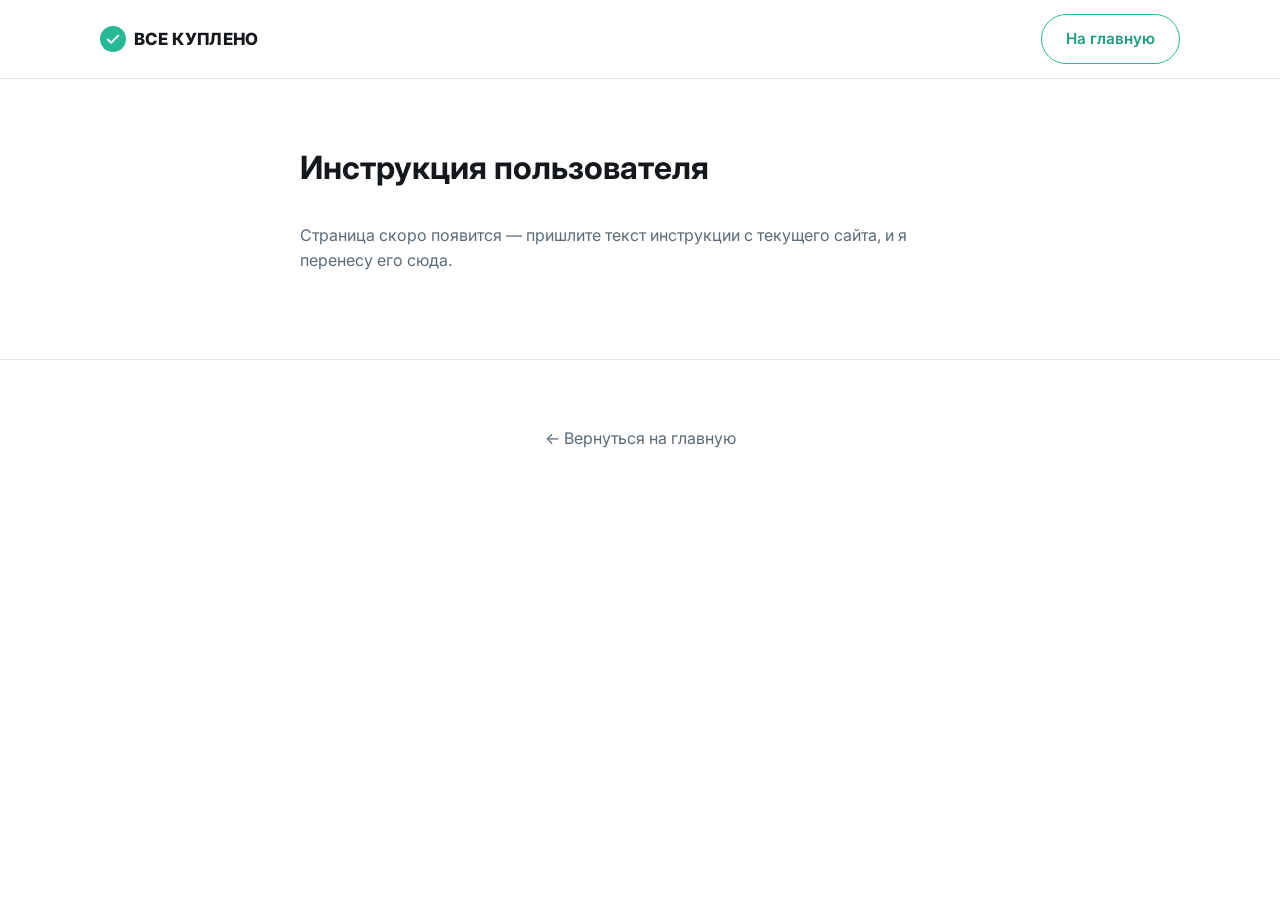
==== instruction.html @ dd9718ca "Наполнить сайт реальным контентом с текущего лендинга Перенесён текст со всех присланных секций (her" ====
<!doctype html>
<html lang="ru">
<head>
  <meta charset="UTF-8">
  <meta name="viewport" content="width=device-width, initial-scale=1.0">
  <title>Инструкция пользователя — Всё куплено</title>
  <link rel="icon" href="data:,">
  <link rel="preconnect" href="https://fonts.googleapis.com">
  <link rel="preconnect" href="https://fonts.gstatic.com" crossorigin>
  <link href="https://fonts.googleapis.com/css2?family=Inter:wght@400;500;600;700;800&display=swap" rel="stylesheet">
  <link rel="stylesheet" href="styles.css">
</head>
<body>
  <header class="site-header">
    <div class="container header-inner">
      <a href="index.html" class="logo">
        <span class="logo-badge" aria-hidden="true">
          <svg viewBox="0 0 24 24" width="18" height="18" fill="none"><path d="M5 12.5l4.5 4.5L19 7.5" stroke="#fff" stroke-width="2.4" stroke-linecap="round" stroke-linejoin="round"/></svg>
        </span>
        ВСЕ КУПЛЕНО
      </a>
      <div class="header-cta">
        <a href="index.html" class="btn btn-outline">На главную</a>
      </div>
    </div>
  </header>

  <section class="pricing">
    <div class="container" style="max-width:720px;">
      <h2 style="text-align:left;">Инструкция пользователя</h2>
      <p>Страница скоро появится — пришлите текст инструкции с текущего сайта, и я перенесу его сюда.</p>
    </div>
  </section>

  <footer class="site-footer">
    <div class="container">
      <p style="text-align:center;"><a href="index.html">← Вернуться на главную</a></p>
    </div>
  </footer>
</body>
</html>
---- styles.css ----
:root {
  --bg: #ffffff;
  --bg-soft: #f4f7f7;
  --card: #ffffff;
  --text: #14181c;
  --text-muted: #5b6b78;
  --accent: #27b897;
  --accent-dark: #1c9c80;
  --accent-deep: #1f9e82;
  --border: #e4e9ea;
  --radius: 14px;
  --max-width: 1120px;
}

* { box-sizing: border-box; }

html { scroll-behavior: smooth; }

body {
  margin: 0;
  font-family: "Inter", -apple-system, BlinkMacSystemFont, "Segoe UI", Roboto, Helvetica, Arial, sans-serif;
  background: var(--bg);
  color: var(--text);
  line-height: 1.55;
}

.container {
  max-width: var(--max-width);
  margin: 0 auto;
  padding: 0 20px;
}

h1, h2, h3 { line-height: 1.2; margin: 0 0 12px; font-weight: 700; }
h2 { font-size: 2rem; text-align: center; margin-bottom: 36px; }
p { color: var(--text-muted); }

a { color: inherit; text-decoration: none; }

/* Buttons */
.btn {
  display: inline-block;
  padding: 12px 24px;
  border-radius: 999px;
  font-weight: 600;
  font-size: 0.95rem;
  border: 1.5px solid transparent;
  cursor: pointer;
  transition: transform .15s ease, opacity .15s ease, background .15s ease;
  white-space: nowrap;
}
.btn:hover { transform: translateY(-1px); opacity: 0.92; }
.btn-lg { padding: 16px 30px; font-size: 1.05rem; }
.btn-primary { background: var(--accent); color: #fff; }
.btn-primary:hover { background: var(--accent-dark); opacity: 1; }
.btn-outline { background: transparent; border-color: var(--accent); color: var(--accent-dark); }
.btn-outline:hover { background: rgba(39, 184, 151, 0.08); opacity: 1; }

/* Header */
.site-header {
  position: sticky;
  top: 0;
  z-index: 10;
  background: rgba(255, 255, 255, 0.92);
  backdrop-filter: blur(8px);
  border-bottom: 1px solid var(--border);
}
.header-inner {
  display: flex;
  align-items: center;
  justify-content: space-between;
  gap: 16px;
  padding: 14px 20px;
}
.logo {
  display: flex;
  align-items: center;
  gap: 8px;
  font-weight: 800;
  font-size: 1.05rem;
  letter-spacing: 0.02em;
}
.logo-badge {
  width: 26px; height: 26px;
  border-radius: 50%;
  background: var(--accent);
  display: flex; align-items: center; justify-content: center;
  flex-shrink: 0;
}
.header-nav { display: flex; gap: 24px; }
.header-nav a { color: var(--text-muted); font-size: 0.95rem; font-weight: 500; }
.header-nav a:hover { color: var(--text); }
.header-cta { display: flex; gap: 10px; }

@media (max-width: 900px) {
  .header-nav { display: none; }
}
@media (max-width: 600px) {
  .header-cta .btn { padding: 10px 14px; font-size: 0.85rem; }
}

/* Hero */
.hero { padding: 90px 0 60px; text-align: center; }
.eyebrow {
  color: var(--accent-dark);
  font-weight: 700;
  letter-spacing: 0.12em;
  font-size: 0.85rem;
  margin-bottom: 18px;
}
.hero h1 { font-size: 2.75rem; max-width: 780px; margin: 0 auto 24px; }
.hero-sub { max-width: 560px; margin: 0 auto 32px; font-size: 1.15rem; }
.hero-actions { display: flex; gap: 14px; justify-content: center; flex-wrap: wrap; }
.hero-note { margin-top: 16px; font-size: 0.9rem; }

/* Problem section */
.problem { padding: 70px 0; background: var(--bg-soft); text-align: center; }
.problem-text { max-width: 720px; margin: 0 auto; font-size: 1.1rem; }
.problem-text strong { color: var(--text); }

/* Features */
.features { padding: 70px 0; }
.features-grid { display: grid; grid-template-columns: repeat(3, 1fr); gap: 28px; }
.feature { text-align: left; }
.feature-icon {
  width: 48px; height: 48px;
  border-radius: 50%;
  background: var(--accent);
  display: flex; align-items: center; justify-content: center;
  margin-bottom: 16px;
}
.feature h3 { font-size: 1.15rem; }
@media (max-width: 780px) { .features-grid { grid-template-columns: 1fr; } }

/* How it works */
.how-it-works { padding: 70px 0; background: var(--bg-soft); }
.steps { display: grid; grid-template-columns: repeat(3, 1fr); gap: 24px; }
.step {
  background: var(--card);
  border: 1px solid var(--border);
  border-radius: var(--radius);
  padding: 28px 24px;
}
.step h3 {
  font-size: 1.1rem;
  padding-bottom: 14px;
  margin-bottom: 12px;
  border-bottom: 2px solid var(--accent);
  display: inline-block;
}
@media (max-width: 780px) { .steps { grid-template-columns: 1fr; } }

/* Gallery / Video placeholders */
.gallery, .video-section { padding: 70px 0; }
.gallery-grid { display: grid; grid-template-columns: repeat(auto-fit, minmax(240px, 1fr)); gap: 18px; }
.video-wrap { max-width: 720px; margin: 0 auto; aspect-ratio: 16/9; background: var(--bg-soft); border-radius: var(--radius); }

/* Safety */
.safety {
  padding: 70px 0;
  background: var(--accent-deep);
  color: #fff;
  text-align: center;
}
.safety h2 { color: #fff; }
.safety p { color: rgba(255,255,255,0.92); max-width: 640px; margin: 0 auto; font-size: 1.1rem; }

/* Pricing */
.pricing { padding: 70px 0; }
.pricing-sub { text-align: center; max-width: 560px; margin: -20px auto 40px; }
.pricing-grid { display: grid; grid-template-columns: repeat(3, 1fr); gap: 24px; }
.price-card {
  background: var(--card);
  border: 1px solid var(--border);
  border-radius: var(--radius);
  padding: 30px 24px;
  position: relative;
  display: flex;
  flex-direction: column;
  box-shadow: 0 2px 12px rgba(20, 24, 28, 0.04);
}
.plan-name { font-size: 1.3rem; }
.plan-subtitle { font-size: 0.9rem; margin-bottom: 18px; margin-top: -8px; }
.plan-price { font-size: 2rem; font-weight: 800; margin-bottom: 4px; }
.plan-price span { font-size: 1rem; font-weight: 400; color: var(--text-muted); }
.plan-features { list-style: none; padding: 0; margin: 18px 0 24px; flex: 1; }
.plan-features li {
  padding: 9px 0 9px 26px;
  border-bottom: 1px solid var(--border);
  color: var(--text-muted);
  font-size: 0.92rem;
  position: relative;
}
.plan-features li::before {
  content: "";
  position: absolute;
  left: 0; top: 14px;
  width: 14px; height: 14px;
  border-radius: 50%;
  background: var(--accent);
}
.plan-actions { display: flex; flex-direction: column; gap: 10px; }
@media (max-width: 900px) { .pricing-grid { grid-template-columns: 1fr; } }

/* About */
.about { padding: 70px 0 90px; background: var(--bg-soft); }
.about-inner { max-width: 720px; margin: 0 auto; text-align: center; }
.about p { font-size: 1.05rem; }

/* Footer */
.site-footer { padding: 50px 0 40px; border-top: 1px solid var(--border); }
.footer-brand { font-weight: 700; font-size: 1.05rem; margin-bottom: 36px; }
.footer-grid { display: grid; grid-template-columns: repeat(3, 1fr); gap: 28px; }
.footer-col h4 { font-size: 0.85rem; text-transform: uppercase; letter-spacing: 0.05em; color: var(--text-muted); margin-bottom: 12px; }
.footer-col p { font-size: 0.92rem; }
.footer-col a:hover { color: var(--accent-dark); }
@media (max-width: 780px) { .footer-grid { grid-template-columns: 1fr; gap: 24px; } }
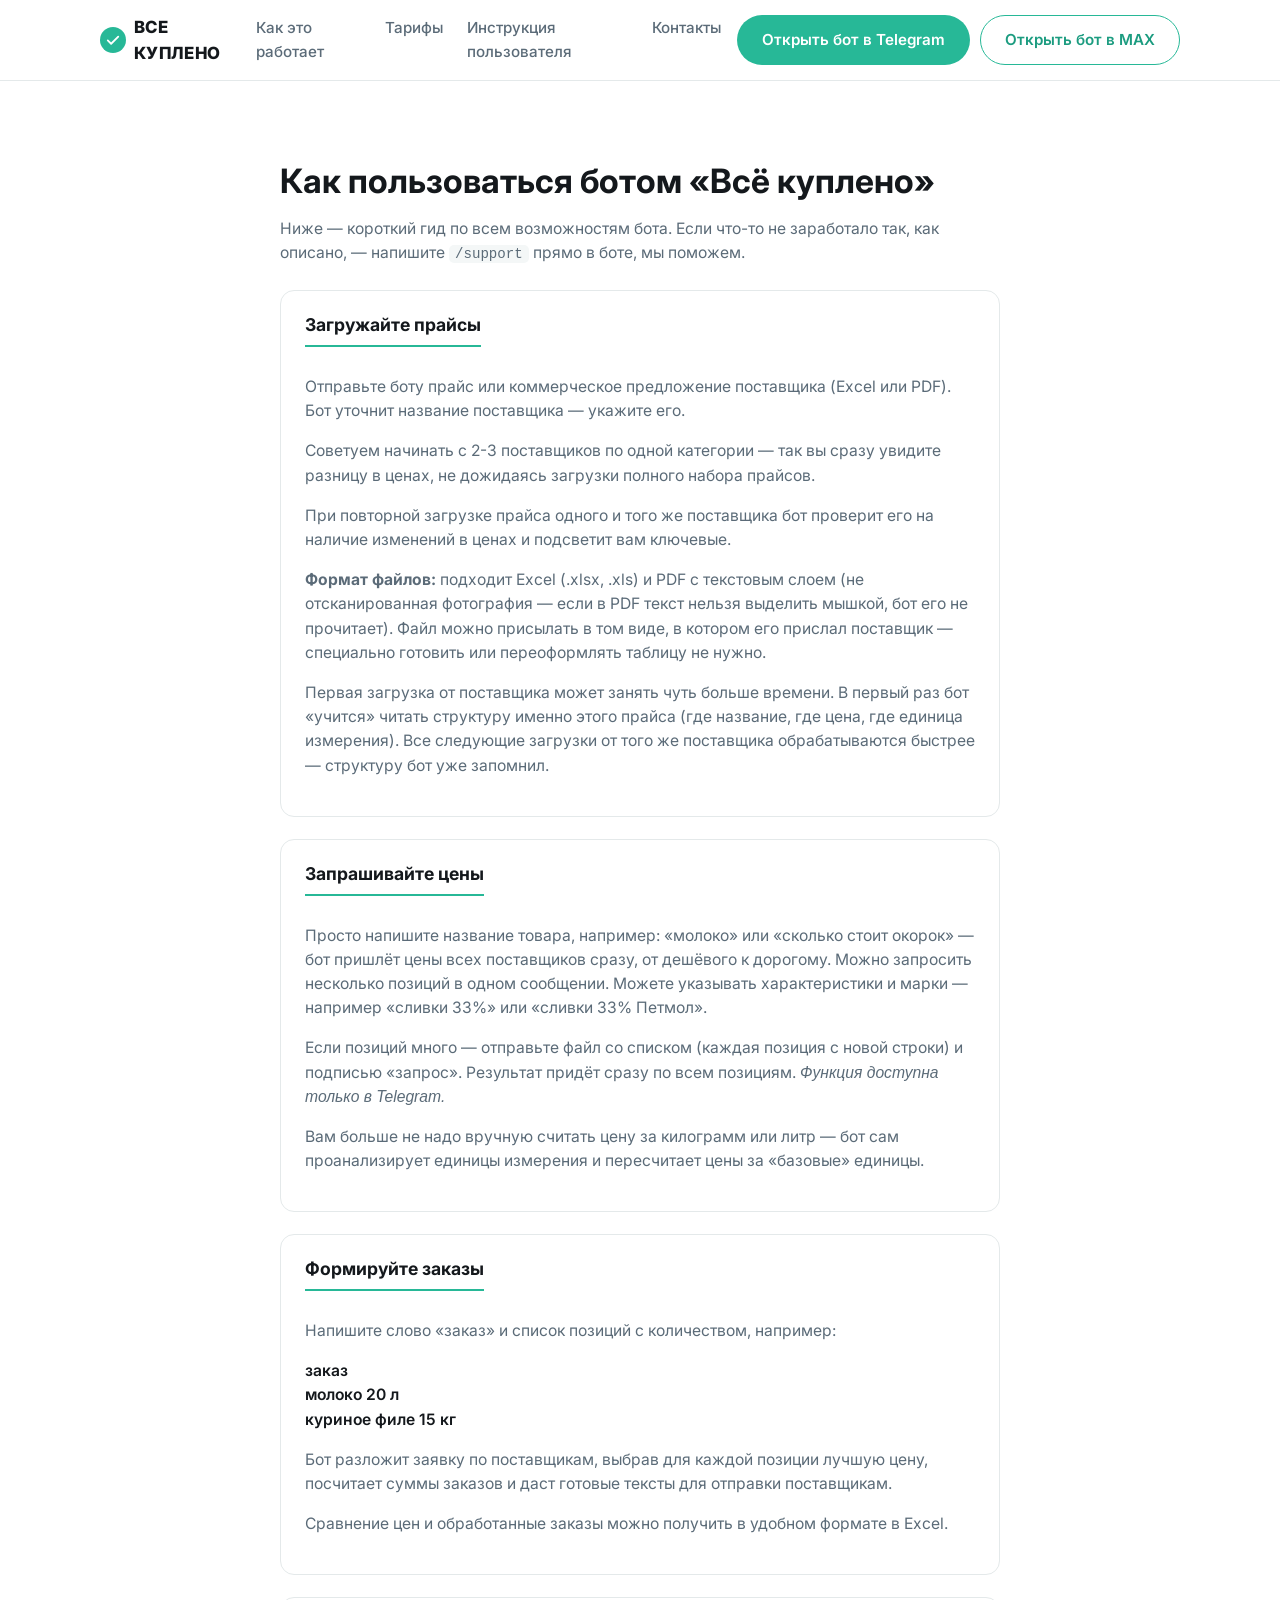
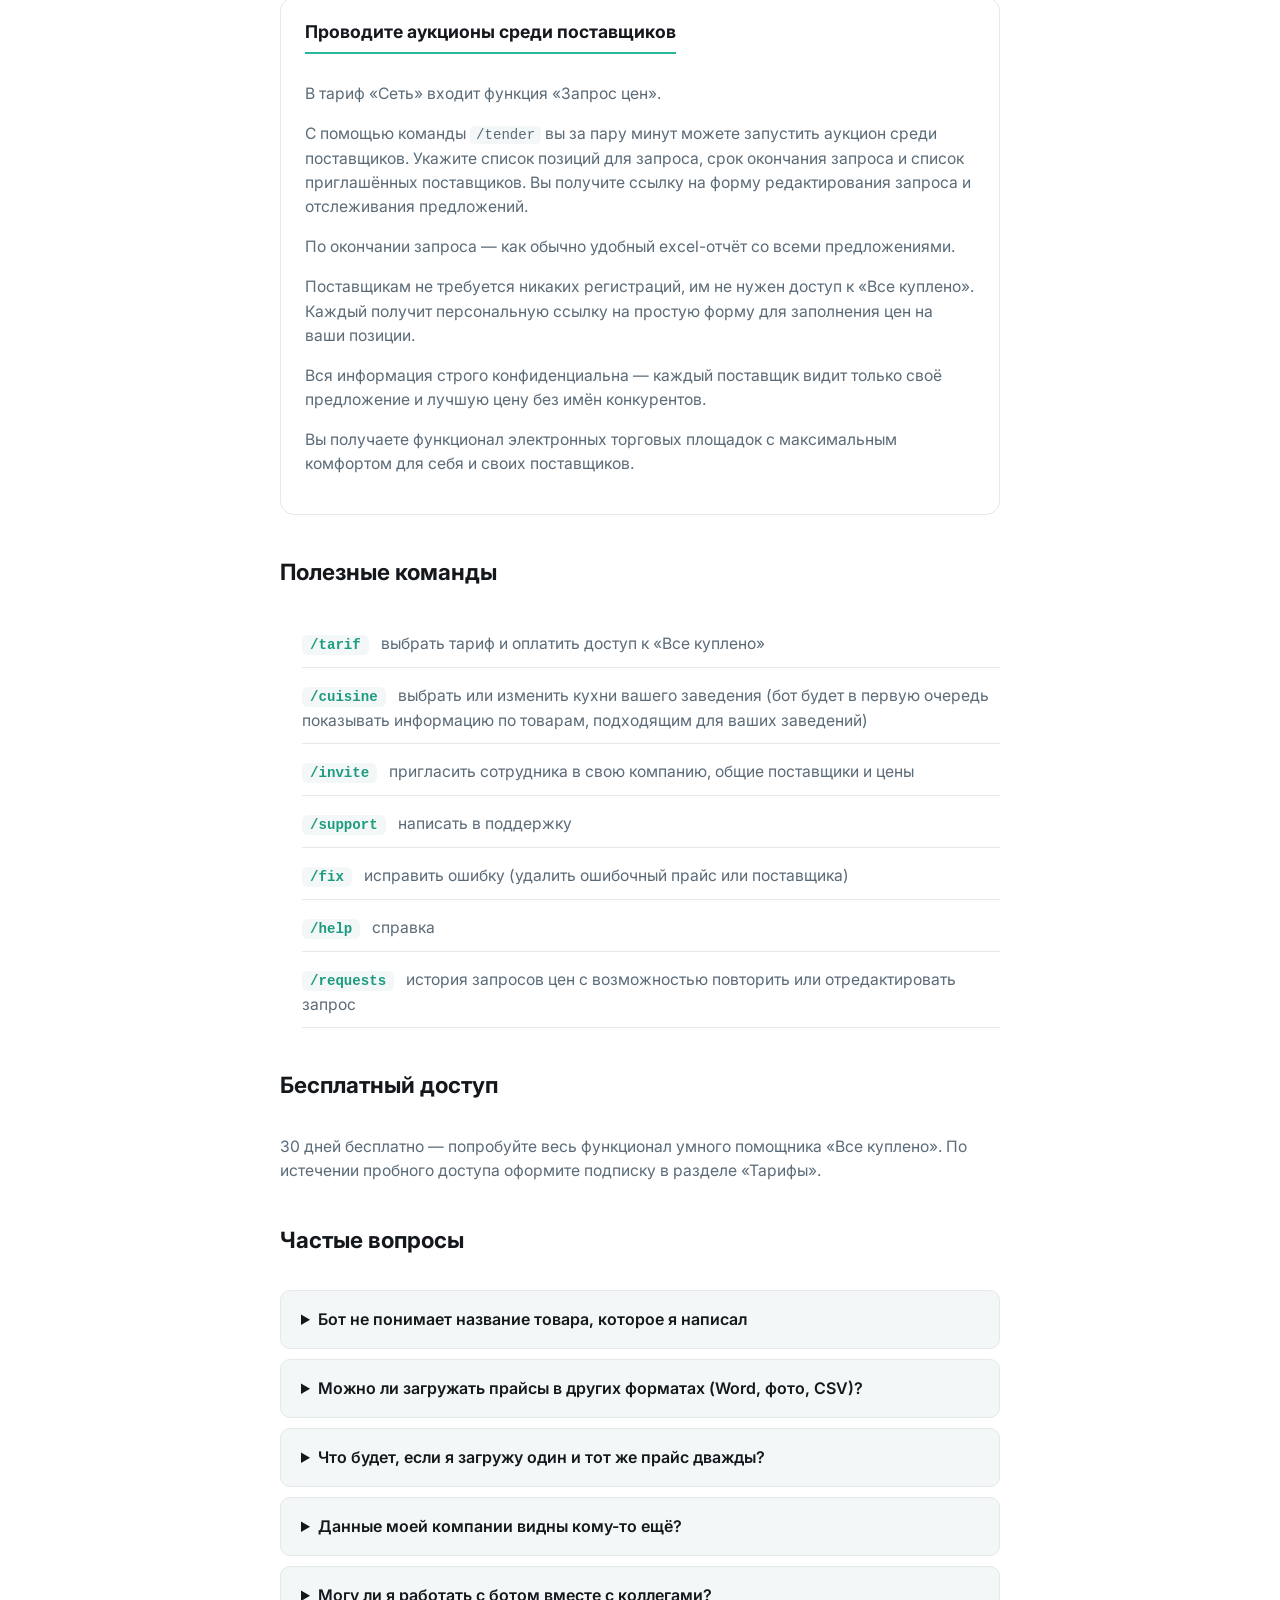
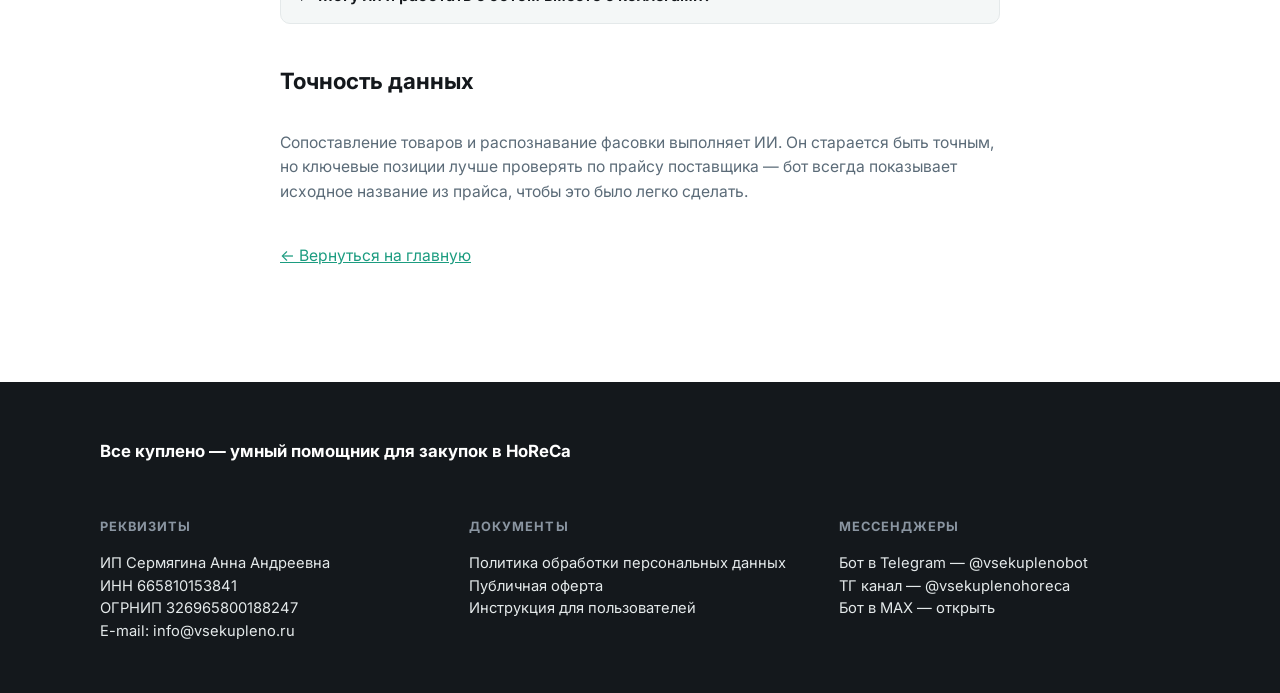
==== commit 2a591dea: "Добавить полные тексты инструкции, оферты и политики; поправить дизайн под скриншоты Инструкция поль" ====
--- a/instruction.html
+++ b/instruction.html
@@ -4,6 +4,7 @@
   <meta charset="UTF-8">
   <meta name="viewport" content="width=device-width, initial-scale=1.0">
   <title>Инструкция пользователя — Всё куплено</title>
+  <meta name="description" content="Как пользоваться ботом «Всё куплено»: загрузка прайсов, запросы цен, формирование заказов, онлайн-аукционы.">
   <link rel="icon" href="data:,">
   <link rel="preconnect" href="https://fonts.googleapis.com">
   <link rel="preconnect" href="https://fonts.gstatic.com" crossorigin>
@@ -19,23 +20,142 @@
         </span>
         ВСЕ КУПЛЕНО
       </a>
+      <nav class="header-nav">
+        <a href="index.html#how">Как это работает</a>
+        <a href="index.html#prices">Тарифы</a>
+        <a href="instruction.html">Инструкция пользователя</a>
+        <a href="index.html#footer">Контакты</a>
+      </nav>
       <div class="header-cta">
-        <a href="index.html" class="btn btn-outline">На главную</a>
+        <a href="#" class="btn btn-primary" data-role="telegram-link" target="_blank" rel="noopener">Открыть бот в Telegram</a>
+        <a href="#" class="btn btn-outline" data-role="max-link" target="_blank" rel="noopener">Открыть бот в MAX</a>
       </div>
     </div>
   </header>
 
-  <section class="pricing">
-    <div class="container" style="max-width:720px;">
-      <h2 style="text-align:left;">Инструкция пользователя</h2>
-      <p>Страница скоро появится — пришлите текст инструкции с текущего сайта, и я перенесу его сюда.</p>
+  <section class="page-hero">
+    <div class="container doc">
+      <h1>Как пользоваться ботом «Всё куплено»</h1>
+      <p class="doc-intro">
+        Ниже — короткий гид по всем возможностям бота.
+        Если что-то не заработало так, как описано, — напишите <code>/support</code> прямо в боте, мы поможем.
+      </p>
+
+      <div class="instruction-steps">
+        <div class="instruction-step">
+          <h3>Загружайте прайсы</h3>
+          <p>Отправьте боту прайс или коммерческое предложение поставщика (Excel или PDF). Бот уточнит название поставщика — укажите его.</p>
+          <p>Советуем начинать с 2-3 поставщиков по одной категории — так вы сразу увидите разницу в ценах, не дожидаясь загрузки полного набора прайсов.</p>
+          <p>При повторной загрузке прайса одного и того же поставщика бот проверит его на наличие изменений в ценах и подсветит вам ключевые.</p>
+          <p><strong>Формат файлов:</strong> подходит Excel (.xlsx, .xls) и PDF с текстовым слоем (не отсканированная фотография — если в PDF текст нельзя выделить мышкой, бот его не прочитает). Файл можно присылать в том виде, в котором его прислал поставщик — специально готовить или переоформлять таблицу не нужно.</p>
+          <p>Первая загрузка от поставщика может занять чуть больше времени. В первый раз бот «учится» читать структуру именно этого прайса (где название, где цена, где единица измерения). Все следующие загрузки от того же поставщика обрабатываются быстрее — структуру бот уже запомнил.</p>
+        </div>
+
+        <div class="instruction-step">
+          <h3>Запрашивайте цены</h3>
+          <p>Просто напишите название товара, например: «молоко» или «сколько стоит окорок» — бот пришлёт цены всех поставщиков сразу, от дешёвого к дорогому. Можно запросить несколько позиций в одном сообщении. Можете указывать характеристики и марки — например «сливки 33%» или «сливки 33% Петмол».</p>
+          <p>Если позиций много — отправьте файл со списком (каждая позиция с новой строки) и подписью «запрос». Результат придёт сразу по всем позициям. <em>Функция доступна только в Telegram.</em></p>
+          <p>Вам больше не надо вручную считать цену за килограмм или литр — бот сам проанализирует единицы измерения и пересчитает цены за «базовые» единицы.</p>
+        </div>
+
+        <div class="instruction-step">
+          <h3>Формируйте заказы</h3>
+          <p>Напишите слово «заказ» и список позиций с количеством, например:</p>
+          <p style="color: var(--text); font-weight: 600;">заказ<br>молоко 20 л<br>куриное филе 15 кг</p>
+          <p>Бот разложит заявку по поставщикам, выбрав для каждой позиции лучшую цену, посчитает суммы заказов и даст готовые тексты для отправки поставщикам.</p>
+          <p>Сравнение цен и обработанные заказы можно получить в удобном формате в Excel.</p>
+        </div>
+
+        <div class="instruction-step">
+          <h3>Проводите аукционы среди поставщиков</h3>
+          <p>В тариф «Сеть» входит функция «Запрос цен».</p>
+          <p>С помощью команды <code>/tender</code> вы за пару минут можете запустить аукцион среди поставщиков. Укажите список позиций для запроса, срок окончания запроса и список приглашённых поставщиков. Вы получите ссылку на форму редактирования запроса и отслеживания предложений.</p>
+          <p>По окончании запроса — как обычно удобный excel-отчёт со всеми предложениями.</p>
+          <p>Поставщикам не требуется никаких регистраций, им не нужен доступ к «Все куплено». Каждый получит персональную ссылку на простую форму для заполнения цен на ваши позиции.</p>
+          <p>Вся информация строго конфиденциальна — каждый поставщик видит только своё предложение и лучшую цену без имён конкурентов.</p>
+          <p>Вы получаете функционал электронных торговых площадок с максимальным комфортом для себя и своих поставщиков.</p>
+        </div>
+      </div>
+
+      <h2>Полезные команды</h2>
+      <ul class="command-list">
+        <li><code>/tarif</code> выбрать тариф и оплатить доступ к «Все куплено»</li>
+        <li><code>/cuisine</code> выбрать или изменить кухни вашего заведения (бот будет в первую очередь показывать информацию по товарам, подходящим для ваших заведений)</li>
+        <li><code>/invite</code> пригласить сотрудника в свою компанию, общие поставщики и цены</li>
+        <li><code>/support</code> написать в поддержку</li>
+        <li><code>/fix</code> исправить ошибку (удалить ошибочный прайс или поставщика)</li>
+        <li><code>/help</code> справка</li>
+        <li><code>/requests</code> история запросов цен с возможностью повторить или отредактировать запрос</li>
+      </ul>
+
+      <h2>Бесплатный доступ</h2>
+      <p>30 дней бесплатно — попробуйте весь функционал умного помощника «Все куплено». По истечении пробного доступа оформите подписку в разделе «Тарифы».</p>
+
+      <h2>Частые вопросы</h2>
+      <div class="faq-list" style="margin-top: 16px;">
+        <details>
+          <summary>Бот не понимает название товара, которое я написал</summary>
+          <p>Попробуйте написать проще и короче, попробовать другой вариант названия. Если товар вообще не загружен ни у одного поставщика — бот покажет «нет данных».</p>
+        </details>
+        <details>
+          <summary>Можно ли загружать прайсы в других форматах (Word, фото, CSV)?</summary>
+          <p>Пока поддерживаются Excel и PDF с текстовым слоем. Фотографии прайсов и отсканированные документы бот прочитать не может.</p>
+        </details>
+        <details>
+          <summary>Что будет, если я загружу один и тот же прайс дважды?</summary>
+          <p>Ничего страшного не случится — бот увидит, что цены не изменились, и просто не покажет никаких «изменений».</p>
+        </details>
+        <details>
+          <summary>Данные моей компании видны кому-то ещё?</summary>
+          <p>Нет. Прайсы, цены и запросы каждой компании изолированы и не видны другим пользователям бота.</p>
+        </details>
+        <details>
+          <summary>Могу ли я работать с ботом вместе с коллегами?</summary>
+          <p>Да, несколько человек могут работать в рамках одной компании. База поставщиков и цен будет едина на всю компанию. Загрузить цены может один сотрудник, а запрашивать цены — другой.</p>
+        </details>
+      </div>
+
+      <h2>Точность данных</h2>
+      <p>Сопоставление товаров и распознавание фасовки выполняет ИИ. Он старается быть точным, но ключевые позиции лучше проверять по прайсу поставщика — бот всегда показывает исходное название из прайса, чтобы это было легко сделать.</p>
+
+      <p style="margin-top: 40px;"><a href="index.html">← Вернуться на главную</a></p>
     </div>
   </section>
 
-  <footer class="site-footer">
+  <footer id="footer" class="site-footer">
     <div class="container">
-      <p style="text-align:center;"><a href="index.html">← Вернуться на главную</a></p>
+      <div class="footer-top">
+        <div class="footer-brand">Все куплено — умный помощник для закупок в HoReCa</div>
+      </div>
+      <div class="footer-grid">
+        <div class="footer-col">
+          <h4>Реквизиты</h4>
+          <p>ИП Сермягина Анна Андреевна<br>
+          ИНН 665810153841<br>
+          ОГРНИП 326965800188247<br>
+          E-mail: <a href="mailto:info@vsekupleno.ru">info@vsekupleno.ru</a></p>
+        </div>
+        <div class="footer-col">
+          <h4>Документы</h4>
+          <p>
+            <a href="privacy.html">Политика обработки персональных данных</a><br>
+            <a href="oferta.html">Публичная оферта</a><br>
+            <a href="instruction.html">Инструкция для пользователей</a>
+          </p>
+        </div>
+        <div class="footer-col">
+          <h4>Мессенджеры</h4>
+          <p>
+            Бот в Telegram — <a href="https://t.me/vsekuplenobot" target="_blank" rel="noopener">@vsekuplenobot</a><br>
+            ТГ канал — <a href="https://t.me/vsekuplenohoreca" target="_blank" rel="noopener">@vsekuplenohoreca</a><br>
+            Бот в MAX — <a href="#" data-role="max-link" target="_blank" rel="noopener">открыть</a>
+          </p>
+        </div>
+      </div>
     </div>
   </footer>
+
+  <script src="config.js"></script>
+  <script src="script.js"></script>
 </body>
 </html>
--- a/styles.css
+++ b/styles.css
@@ -10,6 +10,8 @@
   --border: #e4e9ea;
   --radius: 14px;
   --max-width: 1120px;
+  --footer-bg: #14181c;
+  --footer-text-muted: #8a95a1;
 }
 
 * { box-sizing: border-box; }
@@ -193,24 +195,93 @@
 .plan-features li::before {
   content: "";
   position: absolute;
-  left: 0; top: 14px;
-  width: 14px; height: 14px;
+  left: 0; top: 9px;
+  width: 18px; height: 18px;
   border-radius: 50%;
-  background: var(--accent);
+  background: var(--accent) url("data:image/svg+xml,%3Csvg xmlns='http://www.w3.org/2000/svg' viewBox='0 0 24 24'%3E%3Cpath d='M5 12.5l4.5 4.5L19 7.5' fill='none' stroke='%23000' stroke-width='3' stroke-linecap='round' stroke-linejoin='round'/%3E%3C/svg%3E") center / 11px no-repeat;
 }
 .plan-actions { display: flex; flex-direction: column; gap: 10px; }
 @media (max-width: 900px) { .pricing-grid { grid-template-columns: 1fr; } }
 
 /* About */
-.about { padding: 70px 0 90px; background: var(--bg-soft); }
+.about { padding: 70px 0 90px; }
 .about-inner { max-width: 720px; margin: 0 auto; text-align: center; }
-.about p { font-size: 1.05rem; }
+.about-card {
+  border: 2px solid var(--accent);
+  border-radius: var(--radius);
+  padding: 36px 32px;
+}
+.about-card p { font-size: 1.1rem; color: var(--text-muted); margin: 0; }
+.about-card strong { color: var(--accent-dark); }
 
 /* Footer */
-.site-footer { padding: 50px 0 40px; border-top: 1px solid var(--border); }
-.footer-brand { font-weight: 700; font-size: 1.05rem; margin-bottom: 36px; }
+.site-footer { padding: 56px 0 40px; background: var(--footer-bg); color: #fff; }
+.footer-brand { font-weight: 700; font-size: 1.05rem; margin-bottom: 36px; color: #fff; }
 .footer-grid { display: grid; grid-template-columns: repeat(3, 1fr); gap: 28px; }
-.footer-col h4 { font-size: 0.85rem; text-transform: uppercase; letter-spacing: 0.05em; color: var(--text-muted); margin-bottom: 12px; }
-.footer-col p { font-size: 0.92rem; }
-.footer-col a:hover { color: var(--accent-dark); }
+.footer-col h4 { font-size: 0.8rem; text-transform: uppercase; letter-spacing: 0.08em; color: var(--footer-text-muted); margin-bottom: 12px; }
+.footer-col p { font-size: 0.92rem; color: #e4e9ea; }
+.footer-col a:hover { color: var(--accent); }
 @media (max-width: 780px) { .footer-grid { grid-template-columns: 1fr; gap: 24px; } }
+
+/* Simple pages (instruction / legal) */
+.page-hero { padding: 56px 0 8px; }
+.page-hero h1 { font-size: 2.1rem; text-align: left; }
+.page-hero .updated { font-size: 0.85rem; color: var(--text-muted); }
+.doc {
+  max-width: 760px;
+  margin: 0 auto;
+  padding: 24px 20px 90px;
+}
+.doc h2 { text-align: left; font-size: 1.4rem; margin-top: 44px; }
+.doc h3 { font-size: 1.1rem; margin-top: 28px; }
+.doc p, .doc li { color: var(--text-muted); font-size: 0.98rem; }
+.doc ul, .doc ol { padding-left: 22px; }
+.doc li { margin-bottom: 6px; }
+.doc hr { border: none; border-top: 1px solid var(--border); margin: 32px 0; }
+.doc table { width: 100%; border-collapse: collapse; margin: 16px 0; font-size: 0.9rem; }
+.doc th, .doc td { border: 1px solid var(--border); padding: 8px 10px; text-align: left; color: var(--text-muted); }
+.doc th { background: var(--bg-soft); color: var(--text); font-weight: 600; }
+.doc a { color: var(--accent-dark); text-decoration: underline; }
+.doc-section { margin-bottom: 8px; }
+.doc-intro { color: var(--text-muted); margin-bottom: 24px; }
+
+.instruction-steps { display: flex; flex-direction: column; gap: 22px; margin: 24px 0 40px; }
+.instruction-step {
+  border: 1px solid var(--border);
+  border-radius: var(--radius);
+  padding: 22px 24px;
+}
+.instruction-step h3 {
+  margin-top: 0;
+  padding-bottom: 10px;
+  border-bottom: 2px solid var(--accent);
+  display: inline-block;
+}
+.command-list { list-style: none; padding: 0; margin: 16px 0 40px; }
+.command-list li { padding: 10px 0; border-bottom: 1px solid var(--border); }
+.command-list code {
+  background: var(--bg-soft);
+  color: var(--accent-dark);
+  padding: 2px 8px;
+  border-radius: 6px;
+  font-weight: 600;
+  margin-right: 8px;
+}
+
+/* FAQ accordion (used on instruction page) */
+.faq-list { display: flex; flex-direction: column; gap: 10px; }
+.faq-list details {
+  background: var(--bg-soft);
+  border: 1px solid var(--border);
+  border-radius: 10px;
+  padding: 16px 20px;
+}
+.faq-list summary { cursor: pointer; font-weight: 600; color: var(--text); }
+.faq-list p { margin: 12px 0 0; }
+
+code {
+  background: var(--bg-soft);
+  padding: 1px 6px;
+  border-radius: 5px;
+  font-size: 0.9em;
+}
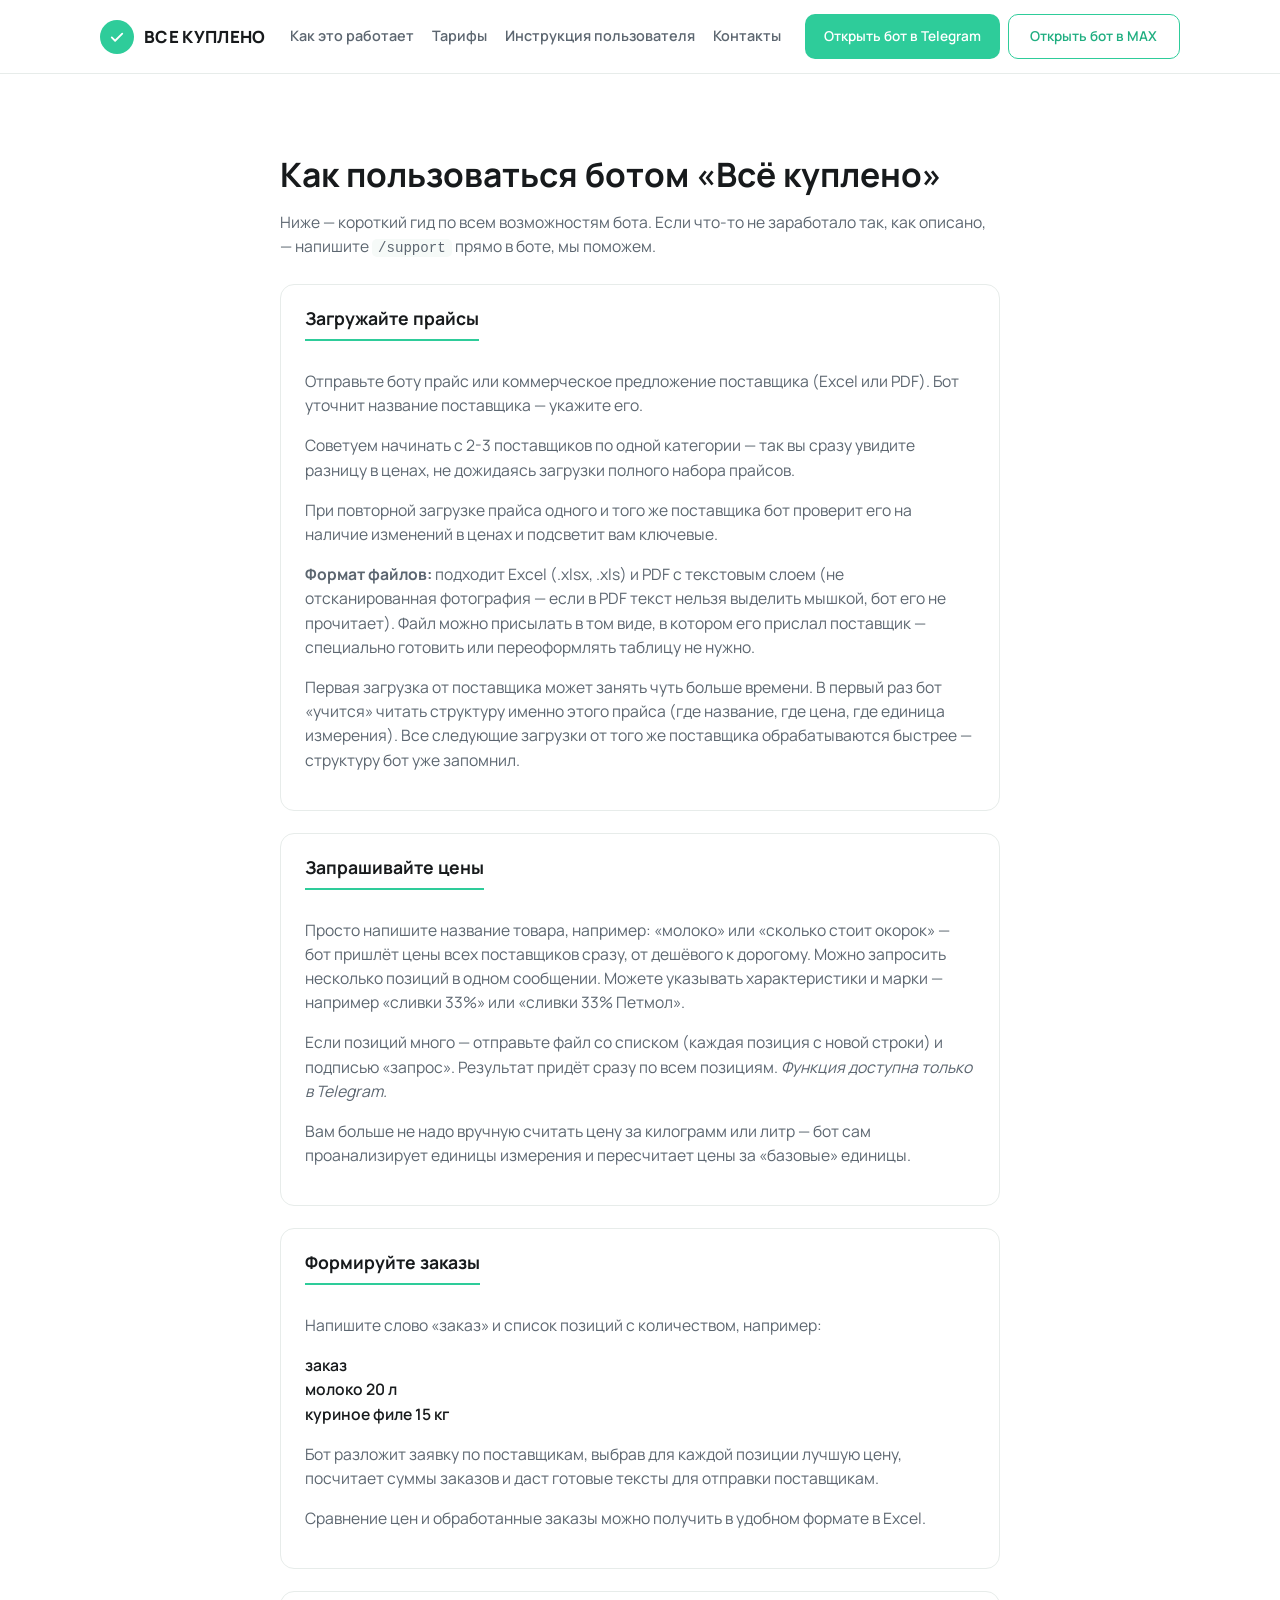
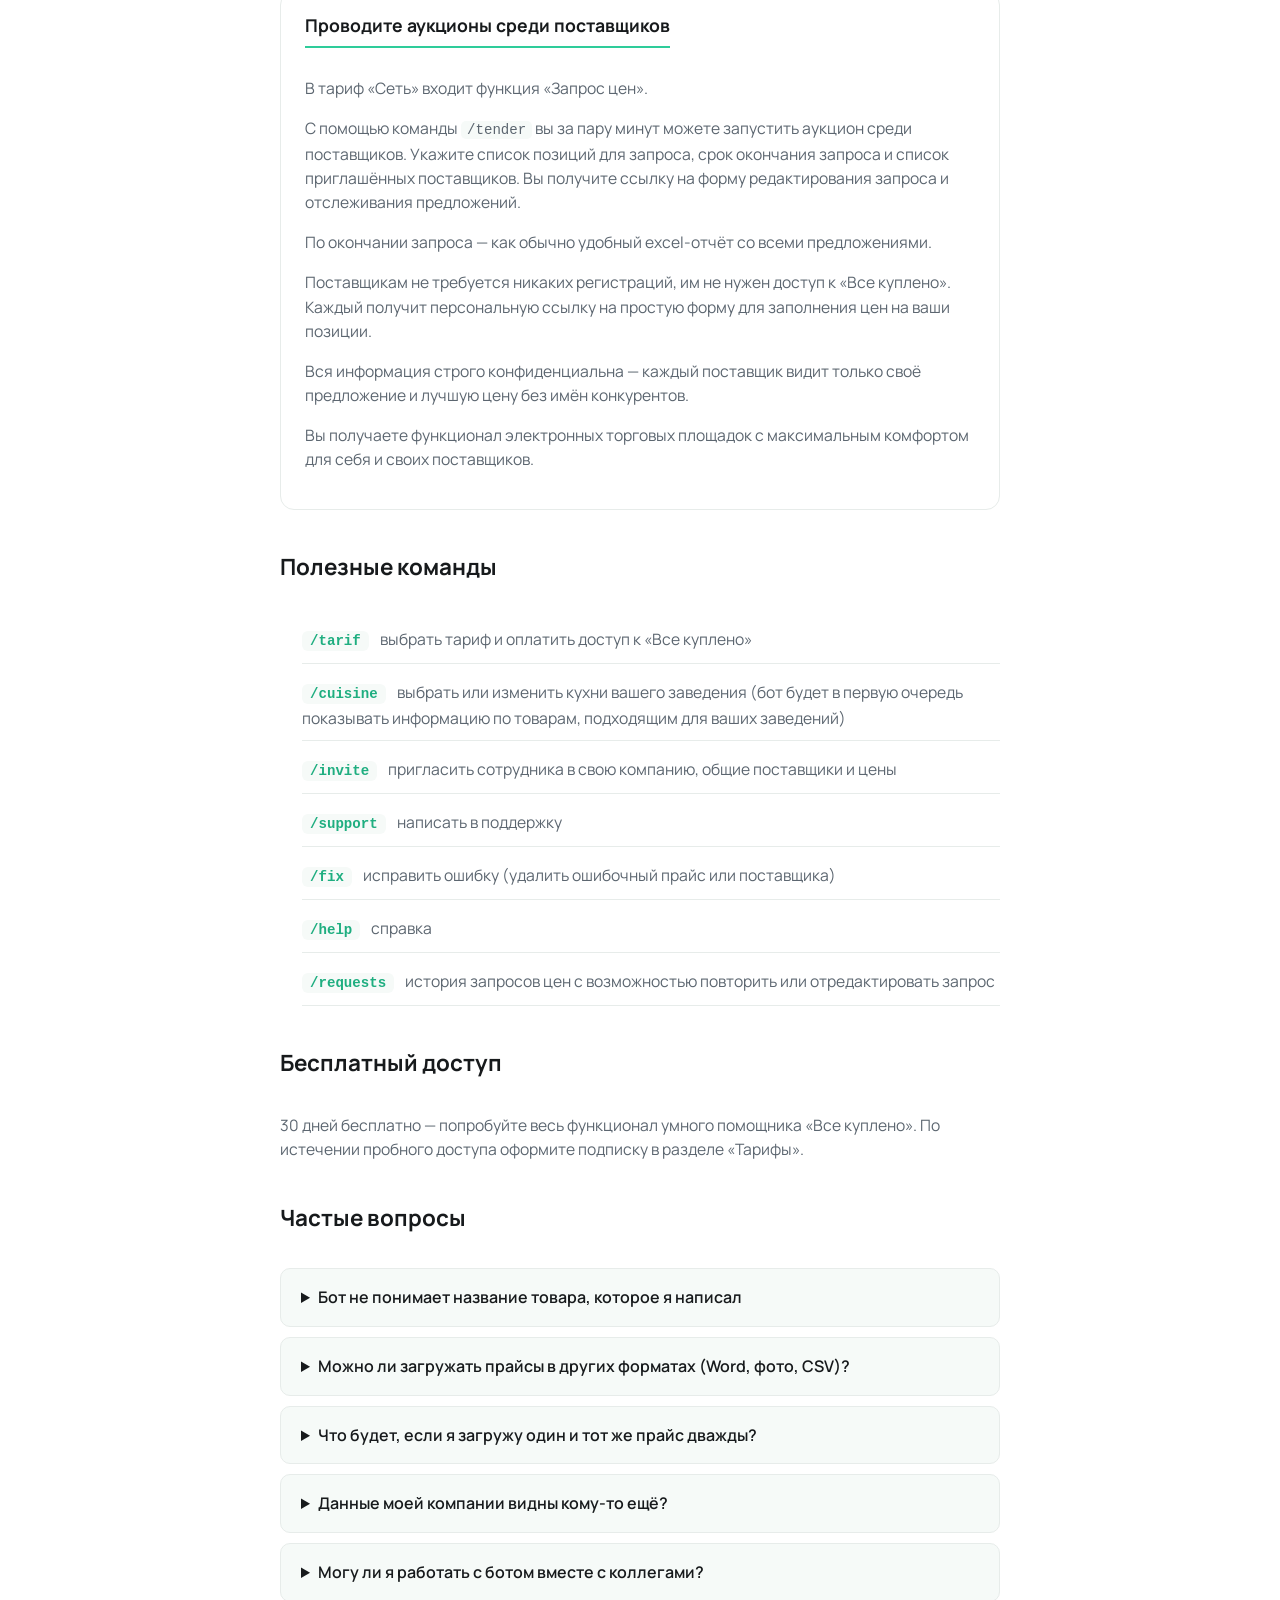
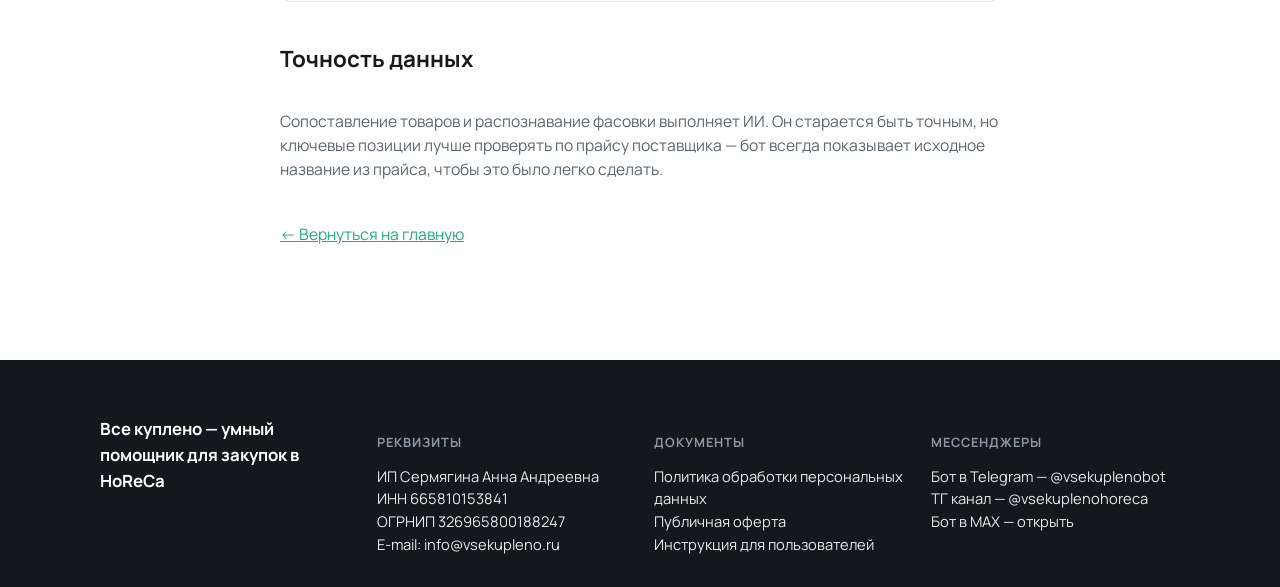
==== commit f802ab09: "Привести дизайн к брендбуку: шрифт Manrope, фирменные цвета, порядок в шапке - Шрифт Manrope везде в" ====
--- a/instruction.html
+++ b/instruction.html
@@ -8,7 +8,7 @@
   <link rel="icon" href="data:,">
   <link rel="preconnect" href="https://fonts.googleapis.com">
   <link rel="preconnect" href="https://fonts.gstatic.com" crossorigin>
-  <link href="https://fonts.googleapis.com/css2?family=Inter:wght@400;500;600;700;800&display=swap" rel="stylesheet">
+  <link href="https://fonts.googleapis.com/css2?family=Manrope:wght@400;500;600;700;800&display=swap" rel="stylesheet">
   <link rel="stylesheet" href="styles.css">
 </head>
 <body>
@@ -27,8 +27,8 @@
         <a href="index.html#footer">Контакты</a>
       </nav>
       <div class="header-cta">
-        <a href="#" class="btn btn-primary" data-role="telegram-link" target="_blank" rel="noopener">Открыть бот в Telegram</a>
-        <a href="#" class="btn btn-outline" data-role="max-link" target="_blank" rel="noopener">Открыть бот в MAX</a>
+        <a href="#" class="btn btn-primary" data-role="telegram-link" target="_blank" rel="noopener"><span class="btn-text-full">Открыть бот в Telegram</span><span class="btn-text-short">Telegram</span></a>
+        <a href="#" class="btn btn-outline" data-role="max-link" target="_blank" rel="noopener"><span class="btn-text-full">Открыть бот в MAX</span><span class="btn-text-short">MAX</span></a>
       </div>
     </div>
   </header>
@@ -124,10 +124,10 @@
 
   <footer id="footer" class="site-footer">
     <div class="container">
-      <div class="footer-top">
-        <div class="footer-brand">Все куплено — умный помощник для закупок в HoReCa</div>
-      </div>
       <div class="footer-grid">
+        <div class="footer-col">
+          <p class="footer-brand-text">Все куплено — умный помощник для закупок в HoReCa</p>
+        </div>
         <div class="footer-col">
           <h4>Реквизиты</h4>
           <p>ИП Сермягина Анна Андреевна<br>
--- a/styles.css
+++ b/styles.css
@@ -1,13 +1,13 @@
 :root {
   --bg: #ffffff;
-  --bg-soft: #f4f7f7;
+  --bg-soft: #F6FAF8;
   --card: #ffffff;
-  --text: #14181c;
-  --text-muted: #5b6b78;
-  --accent: #27b897;
-  --accent-dark: #1c9c80;
-  --accent-deep: #1f9e82;
-  --border: #e4e9ea;
+  --text: #171A1C;
+  --text-muted: #5C6670;
+  --accent: #2ECC9A;
+  --accent-dark: #1FAE80;
+  --accent-deep: #1FAE80;
+  --border: #E7ECEA;
   --radius: 14px;
   --max-width: 1120px;
   --footer-bg: #14181c;
@@ -20,7 +20,7 @@
 
 body {
   margin: 0;
-  font-family: "Inter", -apple-system, BlinkMacSystemFont, "Segoe UI", Roboto, Helvetica, Arial, sans-serif;
+  font-family: "Manrope", -apple-system, BlinkMacSystemFont, "Segoe UI", Roboto, Helvetica, Arial, sans-serif;
   background: var(--bg);
   color: var(--text);
   line-height: 1.55;
@@ -40,22 +40,25 @@
 
 /* Buttons */
 .btn {
-  display: inline-block;
-  padding: 12px 24px;
-  border-radius: 999px;
+  display: inline-flex;
+  align-items: center;
+  justify-content: center;
+  padding: 16px 28px;
+  border-radius: 14px;
   font-weight: 600;
   font-size: 0.95rem;
+  font-family: inherit;
   border: 1.5px solid transparent;
   cursor: pointer;
   transition: transform .15s ease, opacity .15s ease, background .15s ease;
   white-space: nowrap;
 }
 .btn:hover { transform: translateY(-1px); opacity: 0.92; }
-.btn-lg { padding: 16px 30px; font-size: 1.05rem; }
+.btn-lg { padding: 18px 32px; font-size: 1.05rem; }
 .btn-primary { background: var(--accent); color: #fff; }
 .btn-primary:hover { background: var(--accent-dark); opacity: 1; }
 .btn-outline { background: transparent; border-color: var(--accent); color: var(--accent-dark); }
-.btn-outline:hover { background: rgba(39, 184, 151, 0.08); opacity: 1; }
+.btn-outline:hover { background: rgba(46, 204, 154, 0.08); opacity: 1; }
 
 /* Header */
 .site-header {
@@ -76,28 +79,40 @@
 .logo {
   display: flex;
   align-items: center;
-  gap: 8px;
+  gap: 10px;
   font-weight: 800;
   font-size: 1.05rem;
   letter-spacing: 0.02em;
+  white-space: nowrap;
+  flex-shrink: 0;
 }
 .logo-badge {
-  width: 26px; height: 26px;
+  width: 34px; height: 34px;
   border-radius: 50%;
   background: var(--accent);
   display: flex; align-items: center; justify-content: center;
   flex-shrink: 0;
 }
-.header-nav { display: flex; gap: 24px; }
-.header-nav a { color: var(--text-muted); font-size: 0.95rem; font-weight: 500; }
+.header-nav { display: flex; align-items: center; gap: 18px; }
+.header-nav a { color: var(--text-muted); font-size: 0.9rem; font-weight: 600; white-space: nowrap; }
 .header-nav a:hover { color: var(--text); }
-.header-cta { display: flex; gap: 10px; }
-
-@media (max-width: 900px) {
+.header-cta { display: flex; gap: 8px; flex-shrink: 0; }
+.header-cta .btn {
+  padding: 11px 18px;
+  font-size: 0.85rem;
+  border-radius: 10px;
+  min-width: 172px;
+}
+
+@media (max-width: 1080px) {
   .header-nav { display: none; }
 }
-@media (max-width: 600px) {
-  .header-cta .btn { padding: 10px 14px; font-size: 0.85rem; }
+.btn-text-short { display: none; }
+@media (max-width: 480px) {
+  .header-cta { gap: 6px; }
+  .header-cta .btn { padding: 9px 12px; font-size: 0.8rem; min-width: 0; }
+  .btn-text-full { display: none; }
+  .btn-text-short { display: inline; }
 }
 
 /* Hero */
@@ -112,7 +127,12 @@
 .hero h1 { font-size: 2.75rem; max-width: 780px; margin: 0 auto 24px; }
 .hero-sub { max-width: 560px; margin: 0 auto 32px; font-size: 1.15rem; }
 .hero-actions { display: flex; gap: 14px; justify-content: center; flex-wrap: wrap; }
-.hero-note { margin-top: 16px; font-size: 0.9rem; }
+.hero-actions .btn { min-width: 260px; }
+.hero-trial { margin-top: 24px; font-size: 1.15rem; font-weight: 700; color: var(--text); }
+.hero-note { margin-top: 6px; font-size: 0.9rem; }
+@media (max-width: 600px) {
+  .hero-actions .btn { min-width: 0; width: 100%; }
+}
 
 /* Problem section */
 .problem { padding: 70px 0; background: var(--bg-soft); text-align: center; }
@@ -123,13 +143,6 @@
 .features { padding: 70px 0; }
 .features-grid { display: grid; grid-template-columns: repeat(3, 1fr); gap: 28px; }
 .feature { text-align: left; }
-.feature-icon {
-  width: 48px; height: 48px;
-  border-radius: 50%;
-  background: var(--accent);
-  display: flex; align-items: center; justify-content: center;
-  margin-bottom: 16px;
-}
 .feature h3 { font-size: 1.15rem; }
 @media (max-width: 780px) { .features-grid { grid-template-columns: 1fr; } }
 
@@ -141,6 +154,7 @@
   border: 1px solid var(--border);
   border-radius: var(--radius);
   padding: 28px 24px;
+  text-align: center;
 }
 .step h3 {
   font-size: 1.1rem;
@@ -201,6 +215,7 @@
   background: var(--accent) url("data:image/svg+xml,%3Csvg xmlns='http://www.w3.org/2000/svg' viewBox='0 0 24 24'%3E%3Cpath d='M5 12.5l4.5 4.5L19 7.5' fill='none' stroke='%23000' stroke-width='3' stroke-linecap='round' stroke-linejoin='round'/%3E%3C/svg%3E") center / 11px no-repeat;
 }
 .plan-actions { display: flex; flex-direction: column; gap: 10px; }
+.plan-actions .btn { padding: 13px 20px; }
 @media (max-width: 900px) { .pricing-grid { grid-template-columns: 1fr; } }
 
 /* About */
@@ -211,17 +226,18 @@
   border-radius: var(--radius);
   padding: 36px 32px;
 }
-.about-card p { font-size: 1.1rem; color: var(--text-muted); margin: 0; }
+.about-card p { font-size: 1.3rem; line-height: 1.5; color: var(--text-muted); margin: 0; }
 .about-card strong { color: var(--accent-dark); }
 
 /* Footer */
 .site-footer { padding: 56px 0 40px; background: var(--footer-bg); color: #fff; }
-.footer-brand { font-weight: 700; font-size: 1.05rem; margin-bottom: 36px; color: #fff; }
-.footer-grid { display: grid; grid-template-columns: repeat(3, 1fr); gap: 28px; }
+.footer-grid { display: grid; grid-template-columns: repeat(4, 1fr); gap: 28px; }
+.footer-col .footer-brand-text { font-weight: 700; font-size: 1.05rem; color: #fff; margin: 0; }
 .footer-col h4 { font-size: 0.8rem; text-transform: uppercase; letter-spacing: 0.08em; color: var(--footer-text-muted); margin-bottom: 12px; }
-.footer-col p { font-size: 0.92rem; color: #e4e9ea; }
+.footer-col p { font-size: 0.92rem; color: #e4e9ea; margin: 0; }
 .footer-col a:hover { color: var(--accent); }
-@media (max-width: 780px) { .footer-grid { grid-template-columns: 1fr; gap: 24px; } }
+@media (max-width: 900px) { .footer-grid { grid-template-columns: repeat(2, 1fr); gap: 32px 24px; } }
+@media (max-width: 560px) { .footer-grid { grid-template-columns: 1fr; gap: 28px; } }
 
 /* Simple pages (instruction / legal) */
 .page-hero { padding: 56px 0 8px; }
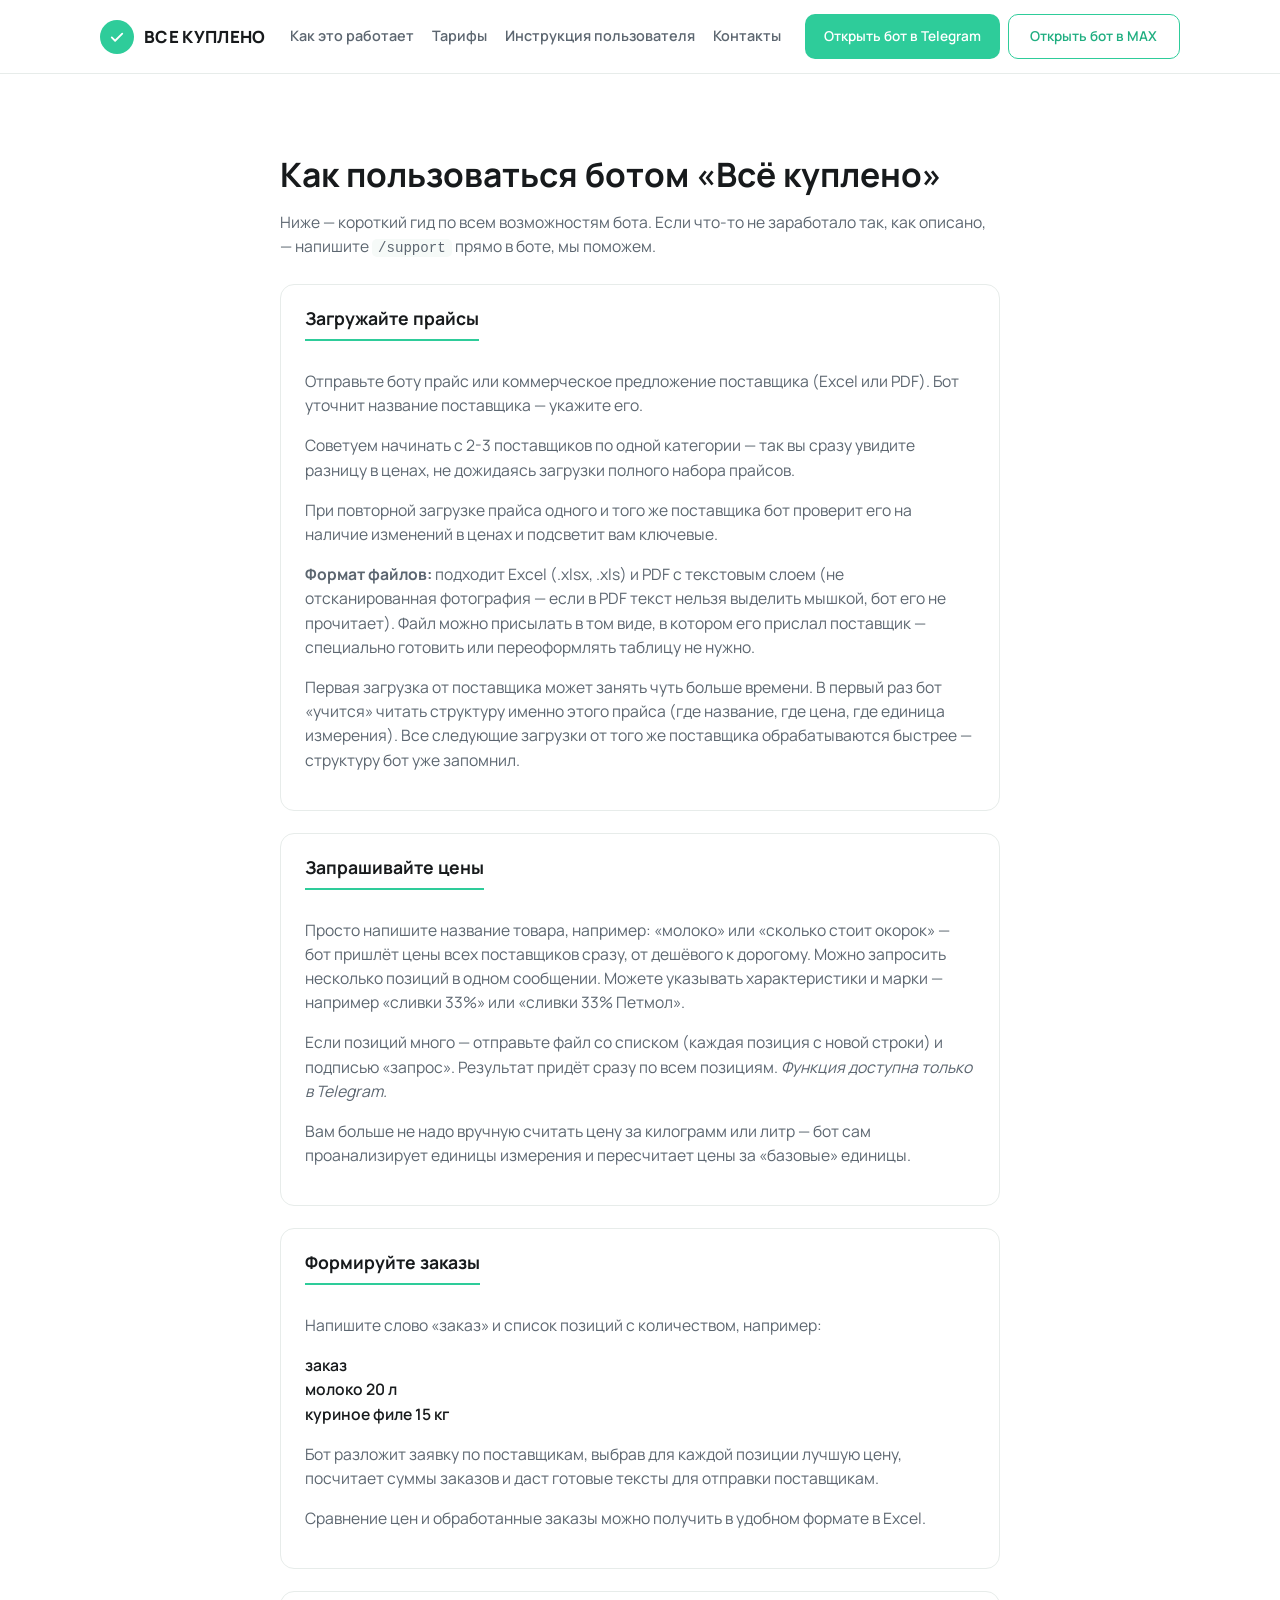
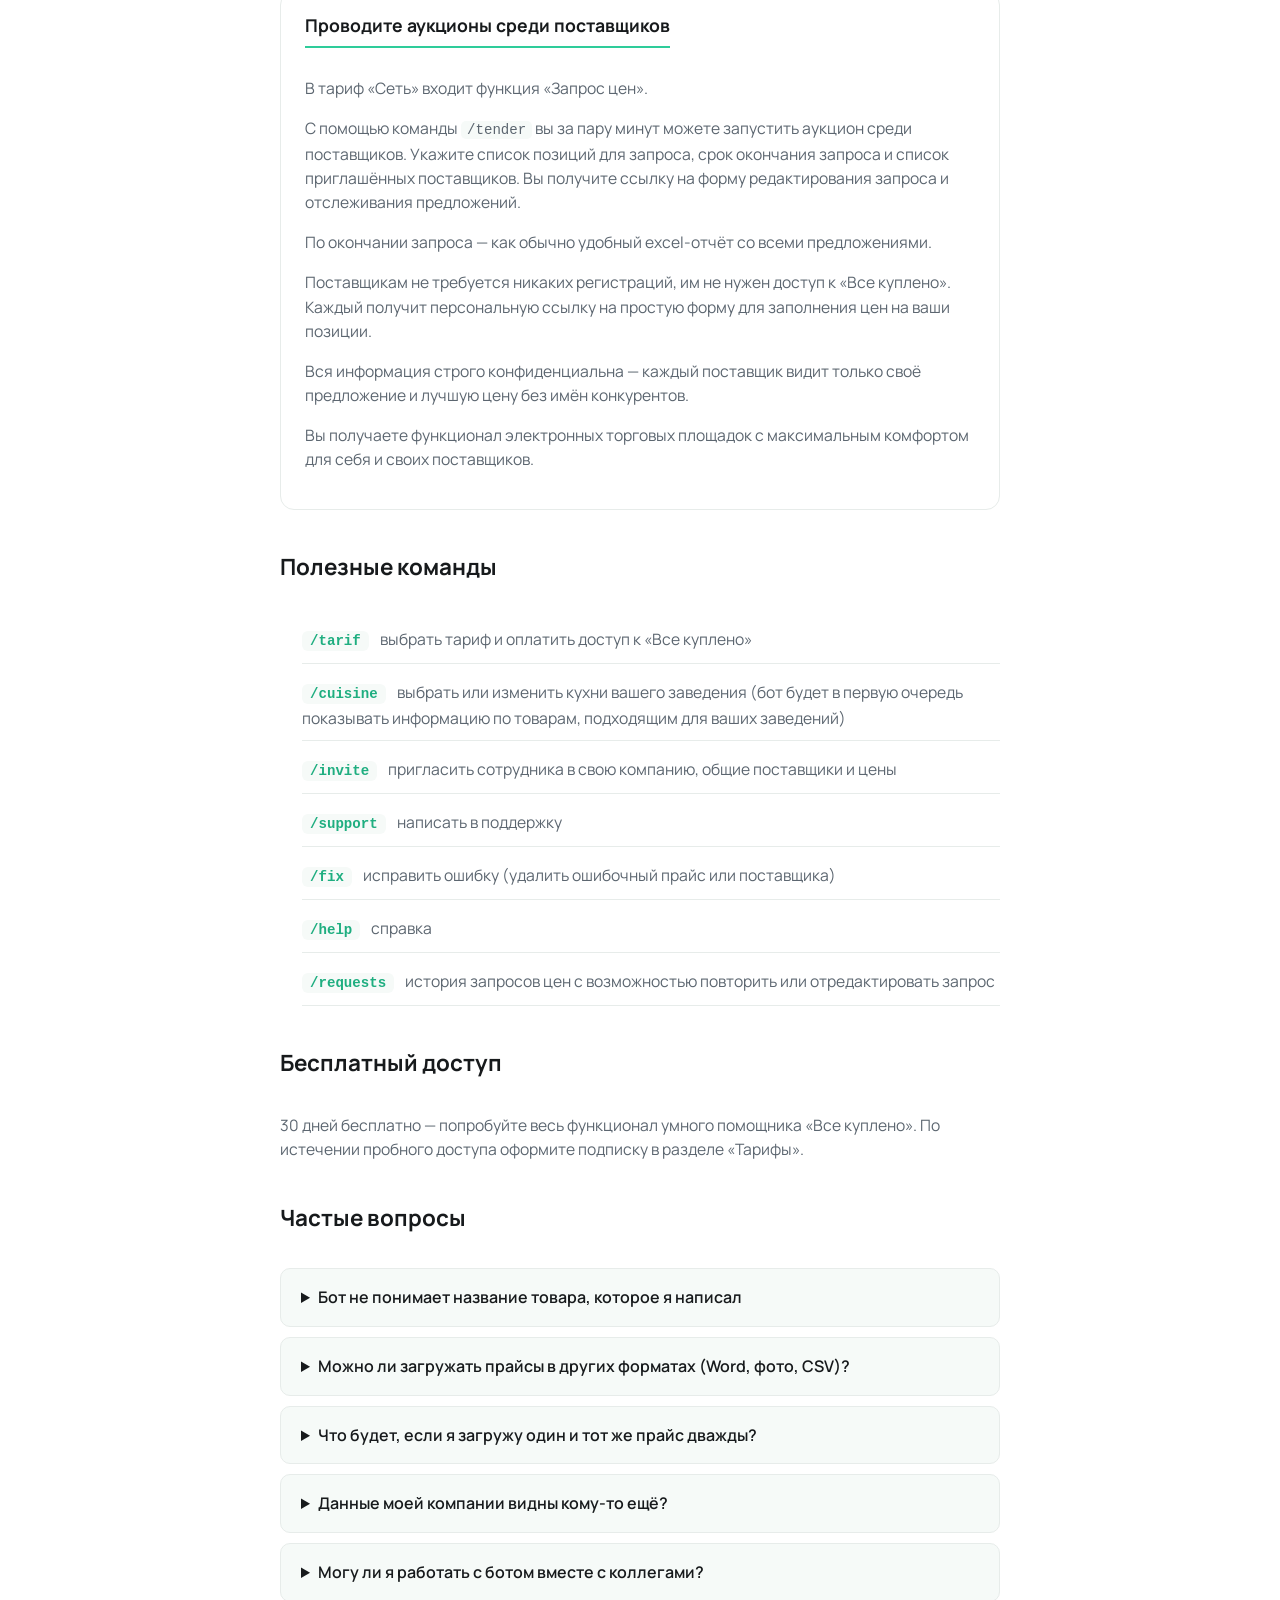
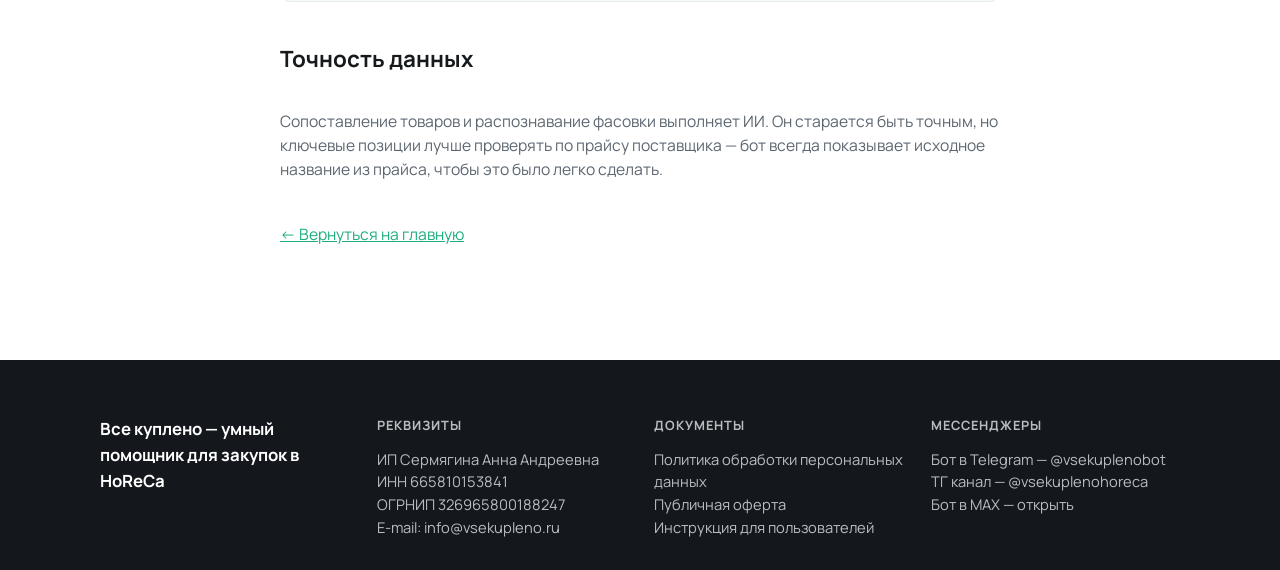
==== commit 7cb491a6: "Добавить базовое SEO: мета-теги, sitemap, robots.txt, favicon, OG-картинка - robots.txt + sitemap.xm" ====
--- a/instruction.html
+++ b/instruction.html
@@ -5,7 +5,15 @@
   <meta name="viewport" content="width=device-width, initial-scale=1.0">
   <title>Инструкция пользователя — Всё куплено</title>
   <meta name="description" content="Как пользоваться ботом «Всё куплено»: загрузка прайсов, запросы цен, формирование заказов, онлайн-аукционы.">
-  <link rel="icon" href="data:,">
+  <link rel="canonical" href="https://vsekupleno.ru/instruction.html">
+  <meta name="theme-color" content="#171A1C">
+  <meta property="og:type" content="website">
+  <meta property="og:site_name" content="Всё куплено">
+  <meta property="og:url" content="https://vsekupleno.ru/instruction.html">
+  <meta property="og:title" content="Инструкция пользователя — Всё куплено">
+  <meta property="og:description" content="Как пользоваться ботом «Всё куплено»: загрузка прайсов, запросы цен, формирование заказов, онлайн-аукционы.">
+  <meta property="og:image" content="https://vsekupleno.ru/assets/img/og-image.png">
+  <link rel="icon" type="image/svg+xml" href="/favicon.svg">
   <link rel="preconnect" href="https://fonts.googleapis.com">
   <link rel="preconnect" href="https://fonts.gstatic.com" crossorigin>
   <link href="https://fonts.googleapis.com/css2?family=Manrope:wght@400;500;600;700;800&display=swap" rel="stylesheet">
--- a/styles.css
+++ b/styles.css
@@ -11,7 +11,7 @@
   --radius: 14px;
   --max-width: 1120px;
   --footer-bg: #14181c;
-  --footer-text-muted: #8a95a1;
+  --footer-text-muted: #b7bec2;
 }
 
 * { box-sizing: border-box; }
@@ -142,7 +142,7 @@
 /* Features */
 .features { padding: 70px 0; }
 .features-grid { display: grid; grid-template-columns: repeat(3, 1fr); gap: 28px; }
-.feature { text-align: left; }
+.feature { text-align: center; }
 .feature h3 { font-size: 1.15rem; }
 @media (max-width: 780px) { .features-grid { grid-template-columns: 1fr; } }
 
@@ -231,10 +231,10 @@
 
 /* Footer */
 .site-footer { padding: 56px 0 40px; background: var(--footer-bg); color: #fff; }
-.footer-grid { display: grid; grid-template-columns: repeat(4, 1fr); gap: 28px; }
+.footer-grid { display: grid; grid-template-columns: repeat(4, 1fr); gap: 28px; align-items: start; }
 .footer-col .footer-brand-text { font-weight: 700; font-size: 1.05rem; color: #fff; margin: 0; }
-.footer-col h4 { font-size: 0.8rem; text-transform: uppercase; letter-spacing: 0.08em; color: var(--footer-text-muted); margin-bottom: 12px; }
-.footer-col p { font-size: 0.92rem; color: #e4e9ea; margin: 0; }
+.footer-col h4 { font-size: 0.8rem; text-transform: uppercase; letter-spacing: 0.08em; color: var(--footer-text-muted); margin: 0 0 12px; }
+.footer-col p { font-size: 0.92rem; color: var(--footer-text-muted); margin: 0; }
 .footer-col a:hover { color: var(--accent); }
 @media (max-width: 900px) { .footer-grid { grid-template-columns: repeat(2, 1fr); gap: 32px 24px; } }
 @media (max-width: 560px) { .footer-grid { grid-template-columns: 1fr; gap: 28px; } }
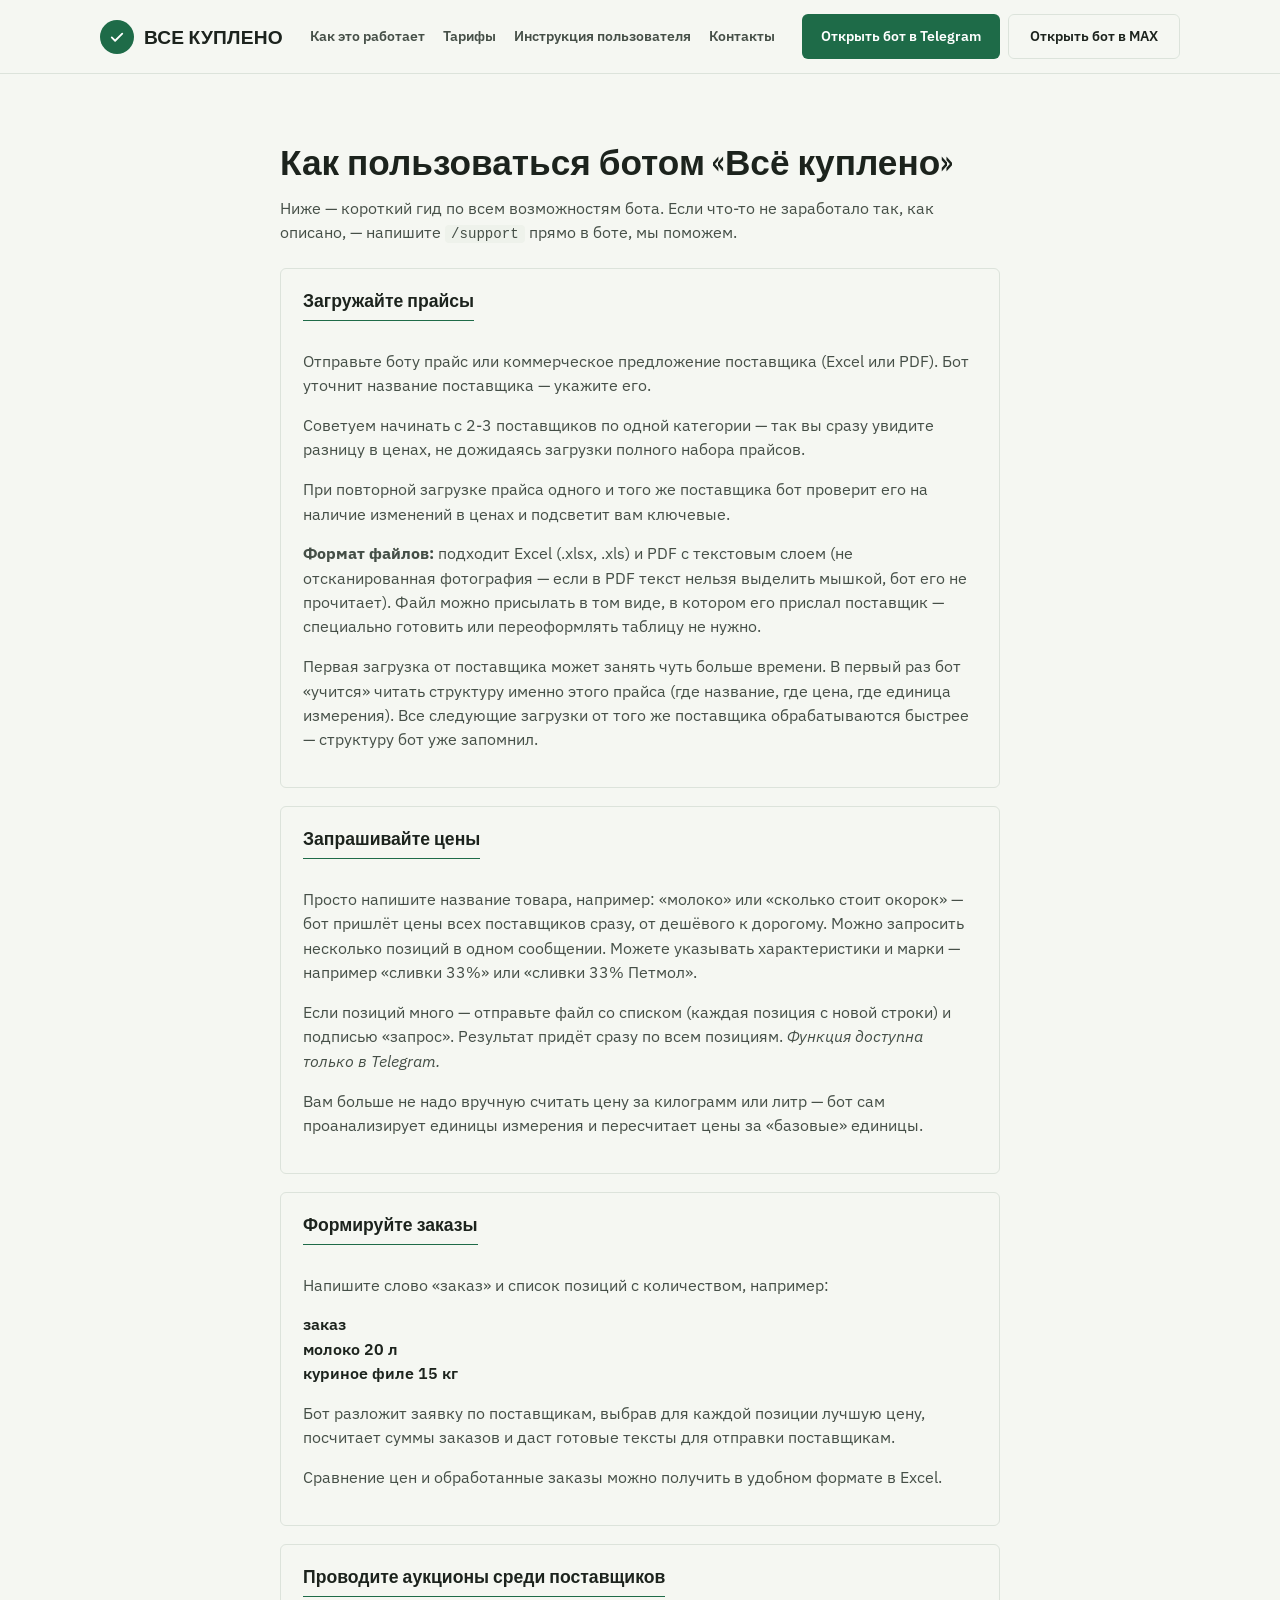
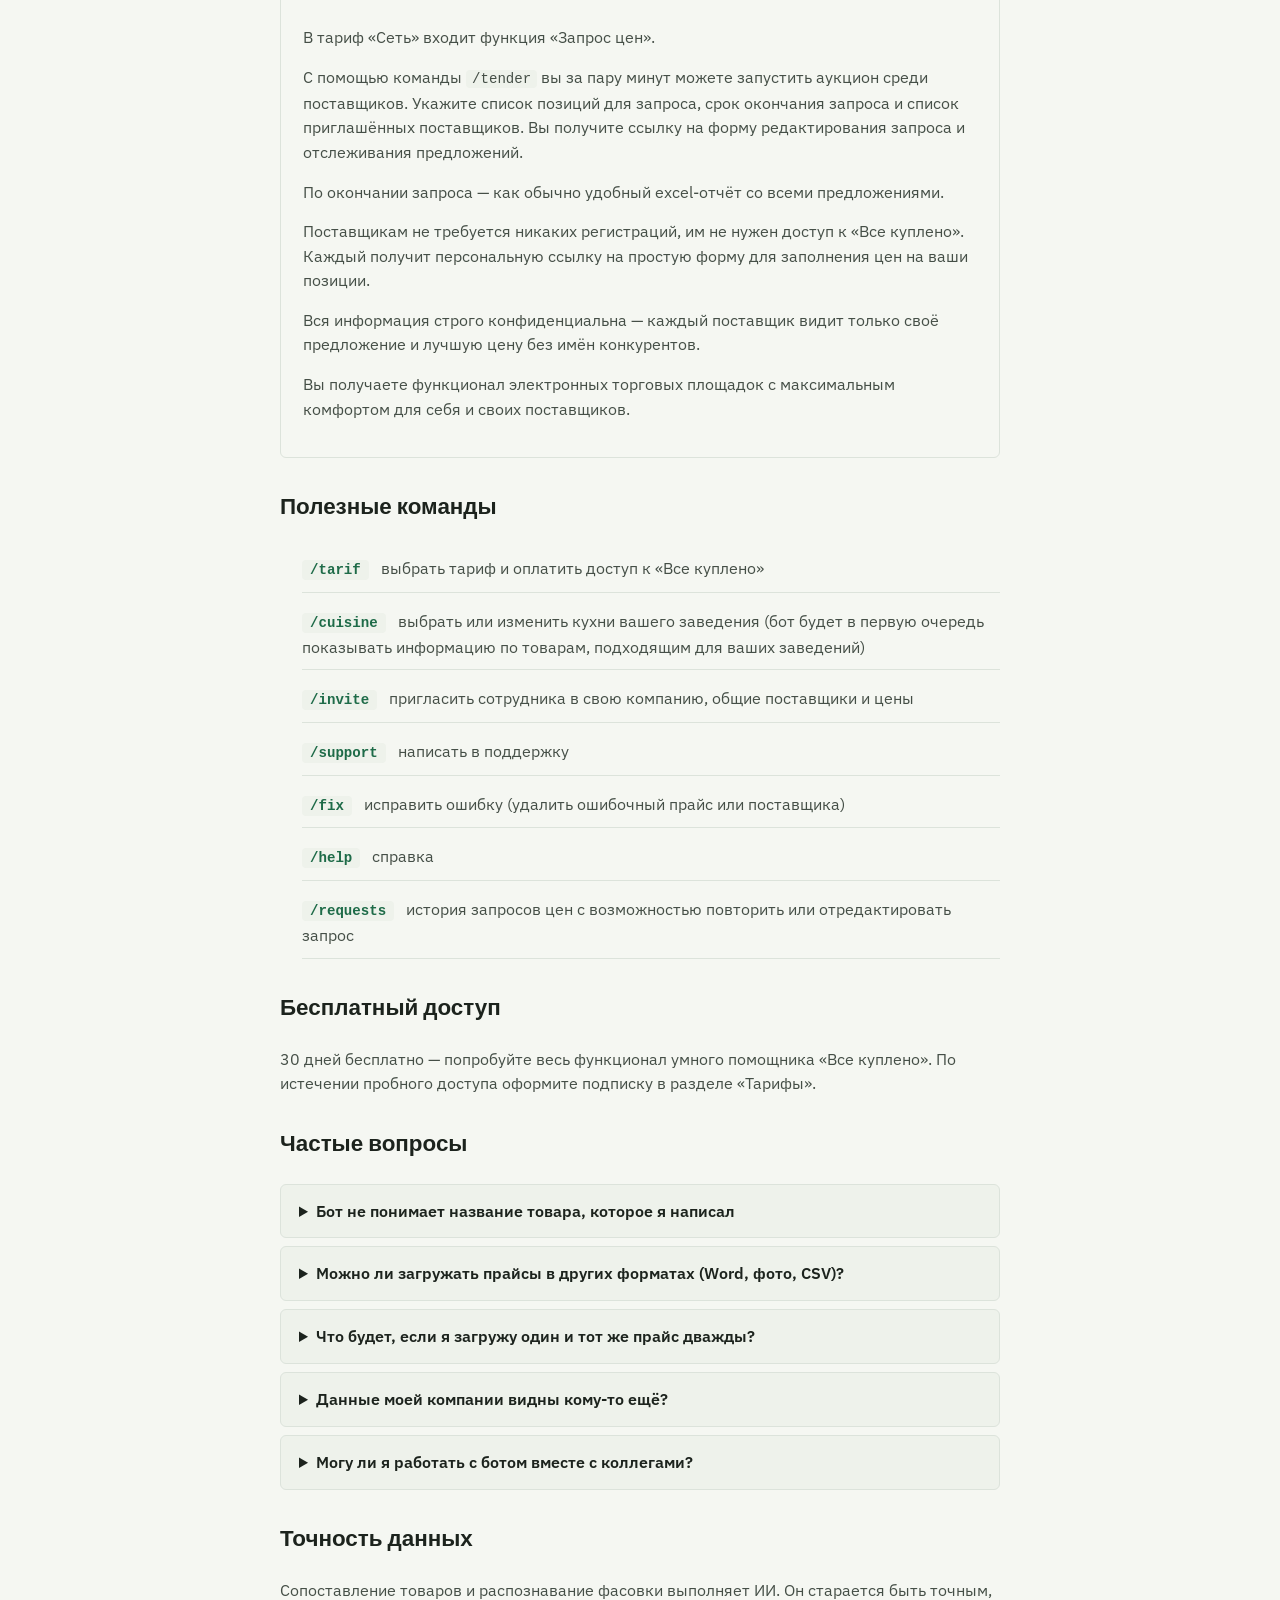
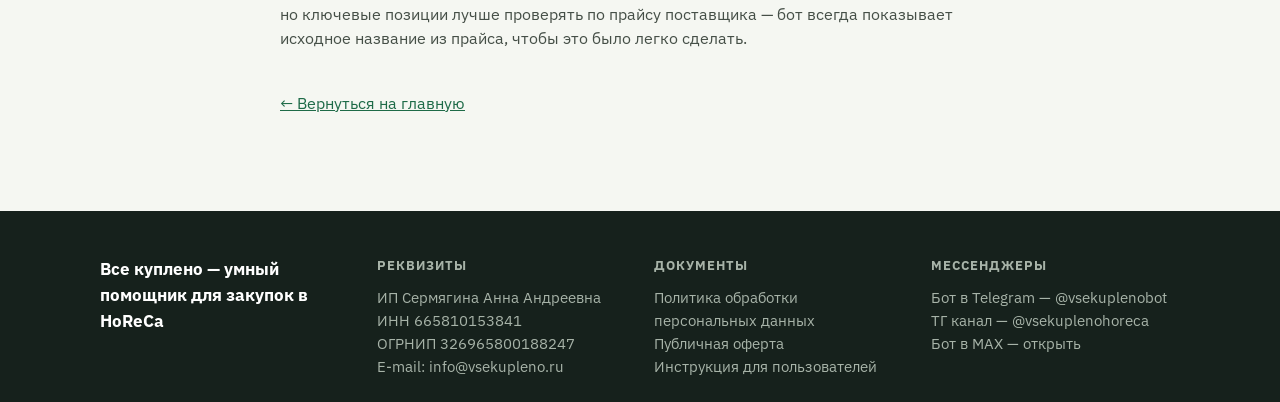
==== commit 9233ead7: "Redesign landing: ledger-inspired minimal direction Replace the generic mint SaaS look with a palett" ====
--- a/instruction.html
+++ b/instruction.html
@@ -16,7 +16,7 @@
   <link rel="icon" type="image/svg+xml" href="/favicon.svg">
   <link rel="preconnect" href="https://fonts.googleapis.com">
   <link rel="preconnect" href="https://fonts.gstatic.com" crossorigin>
-  <link href="https://fonts.googleapis.com/css2?family=Manrope:wght@400;500;600;700;800&display=swap" rel="stylesheet">
+  <link href="https://fonts.googleapis.com/css2?family=Big+Shoulders+Display:wght@600;700;800&family=IBM+Plex+Sans:wght@400;500;600;700&family=IBM+Plex+Mono:wght@400;500;600&display=swap" rel="stylesheet">
   <link rel="stylesheet" href="styles.css">
 </head>
 <body>
--- a/styles.css
+++ b/styles.css
@@ -1,17 +1,17 @@
 :root {
-  --bg: #ffffff;
-  --bg-soft: #F6FAF8;
+  --bg: #F5F7F2;
+  --bg-soft: #EEF2EB;
   --card: #ffffff;
-  --text: #171A1C;
-  --text-muted: #5C6670;
-  --accent: #2ECC9A;
-  --accent-dark: #1FAE80;
-  --accent-deep: #1FAE80;
-  --border: #E7ECEA;
-  --radius: 14px;
+  --text: #1C231D;
+  --text-muted: #454F47;
+  --accent: #1E6B48;
+  --accent-dark: #17573A;
+  --accent-deep: #1E6B48;
+  --border: #DCE3DB;
+  --radius: 6px;
   --max-width: 1120px;
-  --footer-bg: #14181c;
-  --footer-text-muted: #b7bec2;
+  --footer-bg: #16211C;
+  --footer-text-muted: #A7B3A8;
 }
 
 * { box-sizing: border-box; }
@@ -20,7 +20,7 @@
 
 body {
   margin: 0;
-  font-family: "Manrope", -apple-system, BlinkMacSystemFont, "Segoe UI", Roboto, Helvetica, Arial, sans-serif;
+  font-family: "IBM Plex Sans", -apple-system, BlinkMacSystemFont, "Segoe UI", Roboto, Helvetica, Arial, sans-serif;
   background: var(--bg);
   color: var(--text);
   line-height: 1.55;
@@ -32,11 +32,19 @@
   padding: 0 20px;
 }
 
-h1, h2, h3 { line-height: 1.2; margin: 0 0 12px; font-weight: 700; }
-h2 { font-size: 2rem; text-align: center; margin-bottom: 36px; }
+h1, h2, h3 {
+  font-family: "Big Shoulders Display", "Arial Narrow", sans-serif;
+  line-height: 1.08;
+  margin: 0 0 12px;
+  font-weight: 700;
+  text-wrap: balance;
+}
+h2 { font-size: 1.9rem; text-align: center; margin-bottom: 28px; }
 p { color: var(--text-muted); }
 
 a { color: inherit; text-decoration: none; }
+
+.num { font-family: "IBM Plex Mono", monospace; font-variant-numeric: tabular-nums; }
 
 /* Buttons */
 .btn {
@@ -44,28 +52,27 @@
   align-items: center;
   justify-content: center;
   padding: 16px 28px;
-  border-radius: 14px;
+  border-radius: var(--radius);
   font-weight: 600;
   font-size: 0.95rem;
-  font-family: inherit;
+  font-family: "IBM Plex Sans", sans-serif;
   border: 1.5px solid transparent;
   cursor: pointer;
-  transition: transform .15s ease, opacity .15s ease, background .15s ease;
+  transition: background .15s ease, border-color .15s ease, color .15s ease;
   white-space: nowrap;
 }
-.btn:hover { transform: translateY(-1px); opacity: 0.92; }
 .btn-lg { padding: 18px 32px; font-size: 1.05rem; }
 .btn-primary { background: var(--accent); color: #fff; }
-.btn-primary:hover { background: var(--accent-dark); opacity: 1; }
-.btn-outline { background: transparent; border-color: var(--accent); color: var(--accent-dark); }
-.btn-outline:hover { background: rgba(46, 204, 154, 0.08); opacity: 1; }
+.btn-primary:hover { background: var(--accent-dark); }
+.btn-outline { background: transparent; border-color: var(--border); color: var(--text); }
+.btn-outline:hover { border-color: var(--accent); color: var(--accent); }
 
 /* Header */
 .site-header {
   position: sticky;
   top: 0;
   z-index: 10;
-  background: rgba(255, 255, 255, 0.92);
+  background: rgba(245, 247, 242, 0.92);
   backdrop-filter: blur(8px);
   border-bottom: 1px solid var(--border);
 }
@@ -80,9 +87,10 @@
   display: flex;
   align-items: center;
   gap: 10px;
-  font-weight: 800;
-  font-size: 1.05rem;
-  letter-spacing: 0.02em;
+  font-family: "Big Shoulders Display", sans-serif;
+  font-weight: 700;
+  font-size: 1.2rem;
+  letter-spacing: 0.01em;
   white-space: nowrap;
   flex-shrink: 0;
 }
@@ -100,7 +108,6 @@
 .header-cta .btn {
   padding: 11px 18px;
   font-size: 0.85rem;
-  border-radius: 10px;
   min-width: 172px;
 }
 
@@ -116,121 +123,200 @@
 }
 
 /* Hero */
-.hero { padding: 90px 0 60px; text-align: center; }
+.hero { padding: 68px 0 56px; }
+.hero-grid {
+  display: grid;
+  grid-template-columns: 1.05fr 0.95fr;
+  align-items: center;
+  gap: 48px;
+}
 .eyebrow {
-  color: var(--accent-dark);
-  font-weight: 700;
-  letter-spacing: 0.12em;
-  font-size: 0.85rem;
-  margin-bottom: 18px;
-}
-.hero h1 { font-size: 2.75rem; max-width: 780px; margin: 0 auto 24px; }
-.hero-sub { max-width: 560px; margin: 0 auto 32px; font-size: 1.15rem; }
-.hero-actions { display: flex; gap: 14px; justify-content: center; flex-wrap: wrap; }
-.hero-actions .btn { min-width: 260px; }
-.hero-trial { margin-top: 24px; font-size: 1.15rem; font-weight: 700; color: var(--text); }
+  font-family: "IBM Plex Mono", monospace;
+  color: var(--accent);
+  font-weight: 500;
+  letter-spacing: 0.1em;
+  text-transform: uppercase;
+  font-size: 0.8rem;
+  margin-bottom: 16px;
+}
+.hero h1 { font-size: 3rem; margin: 0 0 20px; }
+.hero-sub { font-size: 1.12rem; margin: 0 0 26px; }
+.hero-actions { display: flex; gap: 14px; flex-wrap: wrap; }
+.hero-actions .btn { min-width: 240px; }
+.hero-trial { margin-top: 22px; font-size: 1.1rem; font-weight: 700; color: var(--text); }
 .hero-note { margin-top: 6px; font-size: 0.9rem; }
+.hero-proof { justify-self: center; max-width: 400px; width: 100%; }
+.hero-proof-frame {
+  transform: rotate(-1.5deg);
+  border: 1px solid var(--border);
+  border-radius: var(--radius);
+  box-shadow: 0 16px 32px rgba(28, 35, 29, 0.10);
+  overflow: hidden;
+  background: var(--card);
+}
+.hero-proof-frame img { width: 100%; height: auto; display: block; }
+@media (max-width: 900px) {
+  .hero-grid { grid-template-columns: 1fr; }
+  .hero-proof { justify-self: start; margin-top: 8px; }
+}
 @media (max-width: 600px) {
+  .hero h1 { font-size: 2.3rem; }
   .hero-actions .btn { min-width: 0; width: 100%; }
 }
 
 /* Problem section */
-.problem { padding: 70px 0; background: var(--bg-soft); text-align: center; }
+.problem { padding: 56px 0; border-top: 1px solid var(--border); text-align: center; }
 .problem-text { max-width: 720px; margin: 0 auto; font-size: 1.1rem; }
 .problem-text strong { color: var(--text); }
 
 /* Features */
-.features { padding: 70px 0; }
-.features-grid { display: grid; grid-template-columns: repeat(3, 1fr); gap: 28px; }
+.features { padding: 56px 0; }
+.features-grid { display: grid; grid-template-columns: repeat(3, 1fr); gap: 24px; }
 .feature { text-align: center; }
-.feature h3 { font-size: 1.15rem; }
+.feature h3 { font-size: 1.2rem; }
 @media (max-width: 780px) { .features-grid { grid-template-columns: 1fr; } }
 
 /* How it works */
-.how-it-works { padding: 70px 0; background: var(--bg-soft); }
-.steps { display: grid; grid-template-columns: repeat(3, 1fr); gap: 24px; }
+.how-it-works { padding: 56px 0; border-top: 1px solid var(--border); }
+.steps { display: grid; grid-template-columns: repeat(3, 1fr); gap: 20px; }
 .step {
   background: var(--card);
   border: 1px solid var(--border);
   border-radius: var(--radius);
-  padding: 28px 24px;
+  padding: 26px 22px;
   text-align: center;
 }
 .step h3 {
-  font-size: 1.1rem;
-  padding-bottom: 14px;
+  font-size: 1.15rem;
+  padding-bottom: 12px;
   margin-bottom: 12px;
-  border-bottom: 2px solid var(--accent);
+  border-bottom: 1.5px solid var(--accent);
   display: inline-block;
 }
 @media (max-width: 780px) { .steps { grid-template-columns: 1fr; } }
 
-/* Gallery / Video placeholders */
-.gallery, .video-section { padding: 70px 0; }
-.gallery-grid { display: grid; grid-template-columns: repeat(auto-fit, minmax(240px, 1fr)); gap: 18px; }
-.video-wrap { max-width: 720px; margin: 0 auto; aspect-ratio: 16/9; background: var(--bg-soft); border-radius: var(--radius); }
+/* Product showcase (screenshots) */
+.showcase { padding: 56px 0; }
+.showcase-sub { text-align: center; max-width: 560px; margin: -16px auto 42px; }
+.showcase-row {
+  display: grid;
+  grid-template-columns: 1.1fr 1fr;
+  align-items: center;
+  gap: 44px;
+  margin-bottom: 58px;
+}
+.showcase-row:last-child { margin-bottom: 0; }
+.showcase-row.reverse .showcase-media { order: 2; }
+.showcase-row.reverse .showcase-text { order: 1; }
+.showcase-media img {
+  width: 100%;
+  height: auto;
+  display: block;
+  border-radius: var(--radius);
+  border: 1px solid var(--border);
+}
+.showcase-media-stack { display: flex; flex-direction: column; gap: 16px; }
+.showcase-divider {
+  text-align: center;
+  max-width: 560px;
+  margin: 0 auto 48px;
+  padding: 22px 0;
+  border-top: 1px solid var(--border);
+  border-bottom: 1px solid var(--border);
+  font-size: 1.05rem;
+  font-weight: 500;
+  color: var(--text);
+}
+.showcase-text h3 { font-size: 1.55rem; margin-bottom: 12px; }
+.showcase-text p { font-size: 1.02rem; }
+@media (max-width: 860px) {
+  .showcase-row, .showcase-row.reverse {
+    grid-template-columns: 1fr;
+    gap: 24px;
+  }
+  .showcase-row.reverse .showcase-media,
+  .showcase-row.reverse .showcase-text,
+  .showcase-row .showcase-media,
+  .showcase-row .showcase-text { order: initial; }
+  .showcase-media { max-width: 420px; margin: 0 auto; }
+}
+
+/* Video placeholder (filled in later step) */
+.video-section { padding: 56px 0; }
+.video-wrap { max-width: 720px; margin: 0 auto; aspect-ratio: 16/9; background: var(--bg-soft); border-radius: var(--radius); border: 1px solid var(--border); }
 
 /* Safety */
 .safety {
-  padding: 70px 0;
-  background: var(--accent-deep);
-  color: #fff;
+  padding: 56px 0;
+  border-top: 1px solid var(--border);
+  border-bottom: 1px solid var(--border);
   text-align: center;
 }
-.safety h2 { color: #fff; }
-.safety p { color: rgba(255,255,255,0.92); max-width: 640px; margin: 0 auto; font-size: 1.1rem; }
+.safety p { max-width: 640px; margin: 0 auto; font-size: 1.1rem; }
 
 /* Pricing */
-.pricing { padding: 70px 0; }
-.pricing-sub { text-align: center; max-width: 560px; margin: -20px auto 40px; }
+.pricing { padding: 56px 0; }
+.pricing-sub { text-align: center; max-width: 560px; margin: -14px auto 32px; }
 .pricing-grid { display: grid; grid-template-columns: repeat(3, 1fr); gap: 24px; }
 .price-card {
   background: var(--card);
   border: 1px solid var(--border);
   border-radius: var(--radius);
-  padding: 30px 24px;
+  padding: 28px 24px;
   position: relative;
   display: flex;
   flex-direction: column;
-  box-shadow: 0 2px 12px rgba(20, 24, 28, 0.04);
-}
-.plan-name { font-size: 1.3rem; }
-.plan-subtitle { font-size: 0.9rem; margin-bottom: 18px; margin-top: -8px; }
-.plan-price { font-size: 2rem; font-weight: 800; margin-bottom: 4px; }
-.plan-price span { font-size: 1rem; font-weight: 400; color: var(--text-muted); }
+}
+.plan-name {
+  font-family: "IBM Plex Mono", monospace;
+  font-size: 0.8rem;
+  font-weight: 600;
+  letter-spacing: 0.08em;
+  text-transform: uppercase;
+  color: var(--accent);
+  margin-bottom: 10px;
+}
+.plan-subtitle { font-size: 0.9rem; margin-bottom: 18px; margin-top: -6px; }
+.plan-price {
+  font-family: "IBM Plex Mono", monospace;
+  font-variant-numeric: tabular-nums;
+  font-size: 2rem;
+  font-weight: 600;
+  margin-bottom: 4px;
+}
+.plan-price span { font-family: "IBM Plex Sans", sans-serif; font-size: 1rem; font-weight: 400; color: var(--text-muted); }
 .plan-features { list-style: none; padding: 0; margin: 18px 0 24px; flex: 1; }
 .plan-features li {
-  padding: 9px 0 9px 26px;
+  padding: 9px 0 9px 20px;
   border-bottom: 1px solid var(--border);
   color: var(--text-muted);
   font-size: 0.92rem;
   position: relative;
 }
 .plan-features li::before {
-  content: "";
+  content: "—";
   position: absolute;
-  left: 0; top: 9px;
-  width: 18px; height: 18px;
-  border-radius: 50%;
-  background: var(--accent) url("data:image/svg+xml,%3Csvg xmlns='http://www.w3.org/2000/svg' viewBox='0 0 24 24'%3E%3Cpath d='M5 12.5l4.5 4.5L19 7.5' fill='none' stroke='%23000' stroke-width='3' stroke-linecap='round' stroke-linejoin='round'/%3E%3C/svg%3E") center / 11px no-repeat;
+  left: 0;
+  color: var(--accent);
+  font-family: "IBM Plex Mono", monospace;
 }
 .plan-actions { display: flex; flex-direction: column; gap: 10px; }
 .plan-actions .btn { padding: 13px 20px; }
 @media (max-width: 900px) { .pricing-grid { grid-template-columns: 1fr; } }
 
 /* About */
-.about { padding: 70px 0 90px; }
+.about { padding: 56px 0 72px; }
 .about-inner { max-width: 720px; margin: 0 auto; text-align: center; }
 .about-card {
-  border: 2px solid var(--accent);
-  border-radius: var(--radius);
-  padding: 36px 32px;
-}
-.about-card p { font-size: 1.3rem; line-height: 1.5; color: var(--text-muted); margin: 0; }
-.about-card strong { color: var(--accent-dark); }
+  border: 1px solid var(--border);
+  border-radius: var(--radius);
+  padding: 32px 30px;
+}
+.about-card p { font-size: 1.25rem; line-height: 1.5; color: var(--text-muted); margin: 0; }
+.about-card strong { color: var(--accent); }
 
 /* Footer */
-.site-footer { padding: 56px 0 40px; background: var(--footer-bg); color: #fff; }
+.site-footer { padding: 45px 0 32px; background: var(--footer-bg); color: #fff; }
 .footer-grid { display: grid; grid-template-columns: repeat(4, 1fr); gap: 28px; align-items: start; }
 .footer-col .footer-brand-text { font-weight: 700; font-size: 1.05rem; color: #fff; margin: 0; }
 .footer-col h4 { font-size: 0.8rem; text-transform: uppercase; letter-spacing: 0.08em; color: var(--footer-text-muted); margin: 0 0 12px; }
@@ -240,64 +326,64 @@
 @media (max-width: 560px) { .footer-grid { grid-template-columns: 1fr; gap: 28px; } }
 
 /* Simple pages (instruction / legal) */
-.page-hero { padding: 56px 0 8px; }
-.page-hero h1 { font-size: 2.1rem; text-align: left; }
+.page-hero { padding: 44px 0 8px; }
+.page-hero h1 { font-size: 2.2rem; text-align: left; }
 .page-hero .updated { font-size: 0.85rem; color: var(--text-muted); }
 .doc {
   max-width: 760px;
   margin: 0 auto;
-  padding: 24px 20px 90px;
-}
-.doc h2 { text-align: left; font-size: 1.4rem; margin-top: 44px; }
-.doc h3 { font-size: 1.1rem; margin-top: 28px; }
+  padding: 24px 20px 72px;
+}
+.doc h2 { text-align: left; font-size: 1.4rem; margin-top: 36px; }
+.doc h3 { font-size: 1.1rem; margin-top: 24px; }
 .doc p, .doc li { color: var(--text-muted); font-size: 0.98rem; }
 .doc ul, .doc ol { padding-left: 22px; }
 .doc li { margin-bottom: 6px; }
-.doc hr { border: none; border-top: 1px solid var(--border); margin: 32px 0; }
+.doc hr { border: none; border-top: 1px solid var(--border); margin: 28px 0; }
 .doc table { width: 100%; border-collapse: collapse; margin: 16px 0; font-size: 0.9rem; }
 .doc th, .doc td { border: 1px solid var(--border); padding: 8px 10px; text-align: left; color: var(--text-muted); }
 .doc th { background: var(--bg-soft); color: var(--text); font-weight: 600; }
-.doc a { color: var(--accent-dark); text-decoration: underline; }
+.doc a { color: var(--accent); text-decoration: underline; }
 .doc-section { margin-bottom: 8px; }
-.doc-intro { color: var(--text-muted); margin-bottom: 24px; }
-
-.instruction-steps { display: flex; flex-direction: column; gap: 22px; margin: 24px 0 40px; }
+.doc-intro { color: var(--text-muted); margin-bottom: 22px; }
+
+.instruction-steps { display: flex; flex-direction: column; gap: 18px; margin: 22px 0 32px; }
 .instruction-step {
   border: 1px solid var(--border);
   border-radius: var(--radius);
-  padding: 22px 24px;
+  padding: 20px 22px;
 }
 .instruction-step h3 {
   margin-top: 0;
   padding-bottom: 10px;
-  border-bottom: 2px solid var(--accent);
+  border-bottom: 1.5px solid var(--accent);
   display: inline-block;
 }
-.command-list { list-style: none; padding: 0; margin: 16px 0 40px; }
+.command-list { list-style: none; padding: 0; margin: 14px 0 32px; }
 .command-list li { padding: 10px 0; border-bottom: 1px solid var(--border); }
 .command-list code {
   background: var(--bg-soft);
-  color: var(--accent-dark);
+  color: var(--accent);
   padding: 2px 8px;
-  border-radius: 6px;
+  border-radius: 4px;
   font-weight: 600;
   margin-right: 8px;
 }
 
 /* FAQ accordion (used on instruction page) */
-.faq-list { display: flex; flex-direction: column; gap: 10px; }
+.faq-list { display: flex; flex-direction: column; gap: 8px; }
 .faq-list details {
   background: var(--bg-soft);
   border: 1px solid var(--border);
-  border-radius: 10px;
-  padding: 16px 20px;
+  border-radius: var(--radius);
+  padding: 14px 18px;
 }
 .faq-list summary { cursor: pointer; font-weight: 600; color: var(--text); }
-.faq-list p { margin: 12px 0 0; }
+.faq-list p { margin: 10px 0 0; }
 
 code {
   background: var(--bg-soft);
   padding: 1px 6px;
-  border-radius: 5px;
+  border-radius: 4px;
   font-size: 0.9em;
 }
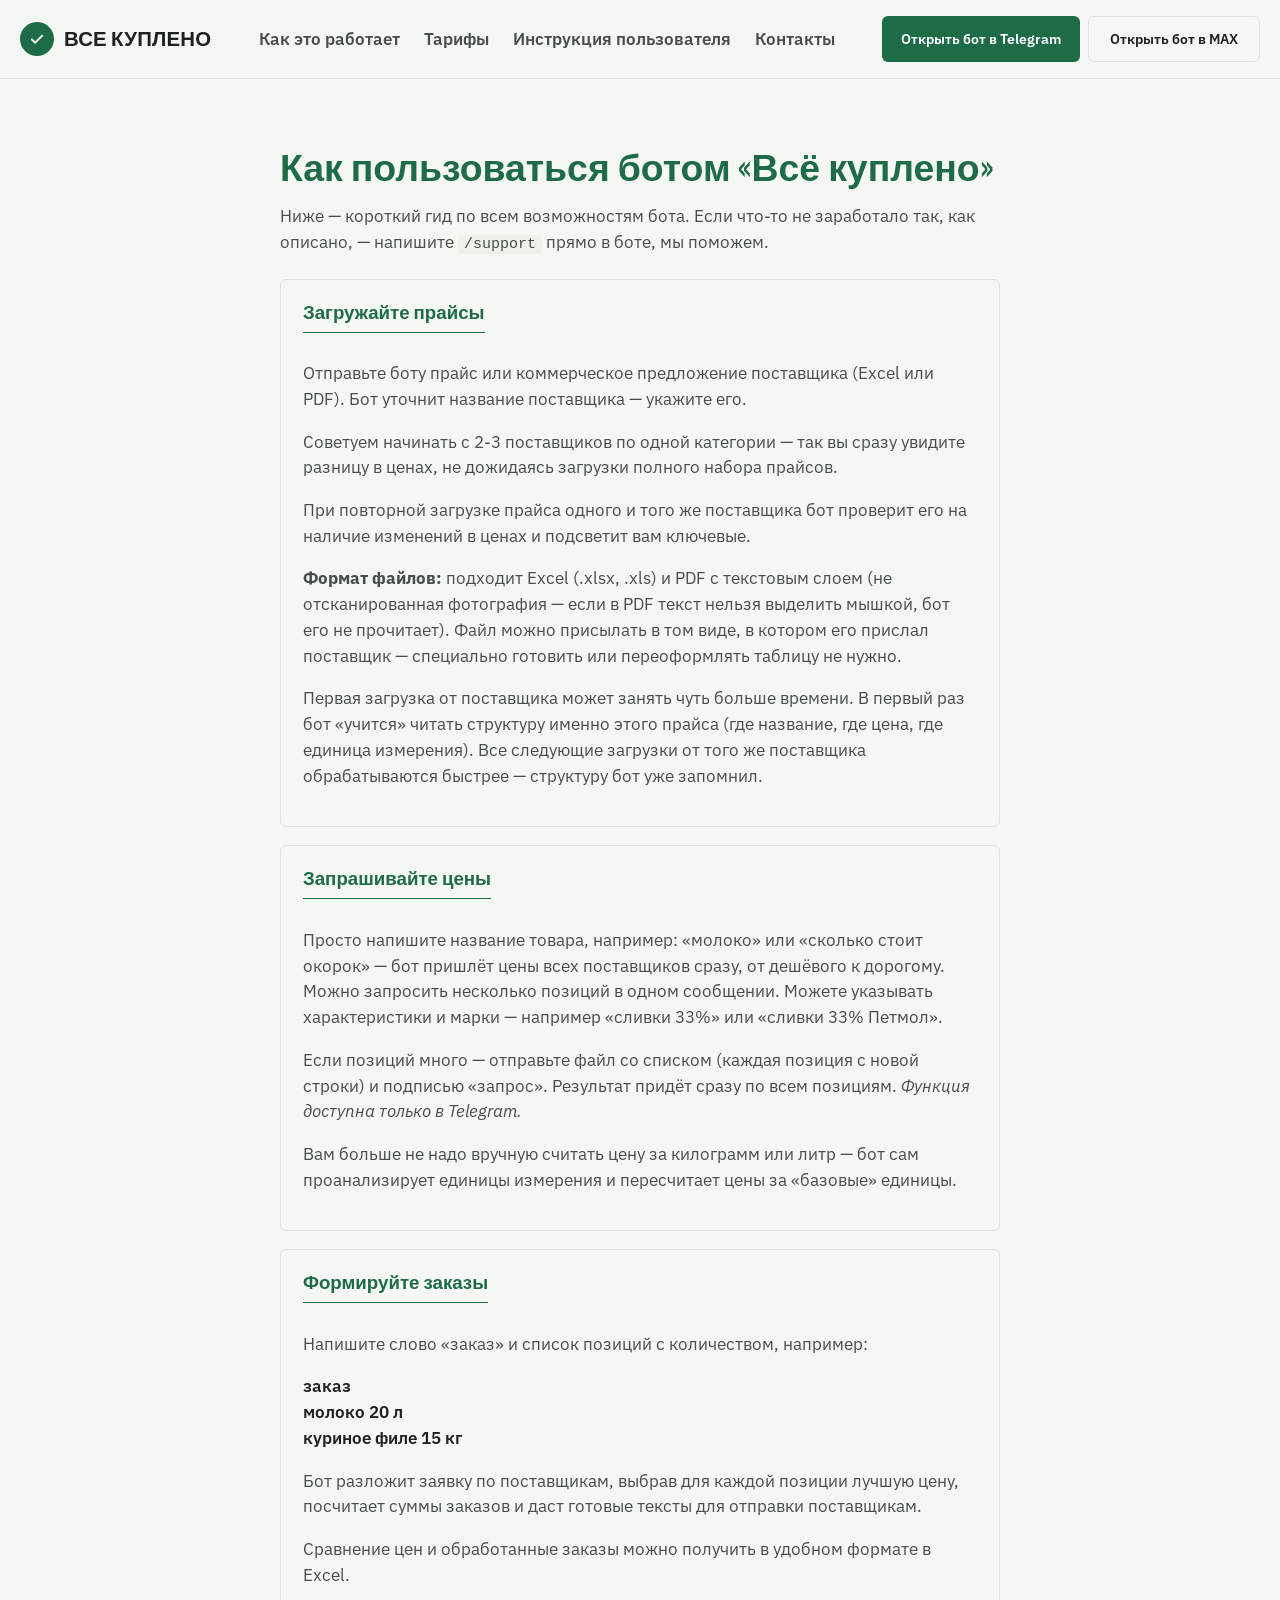
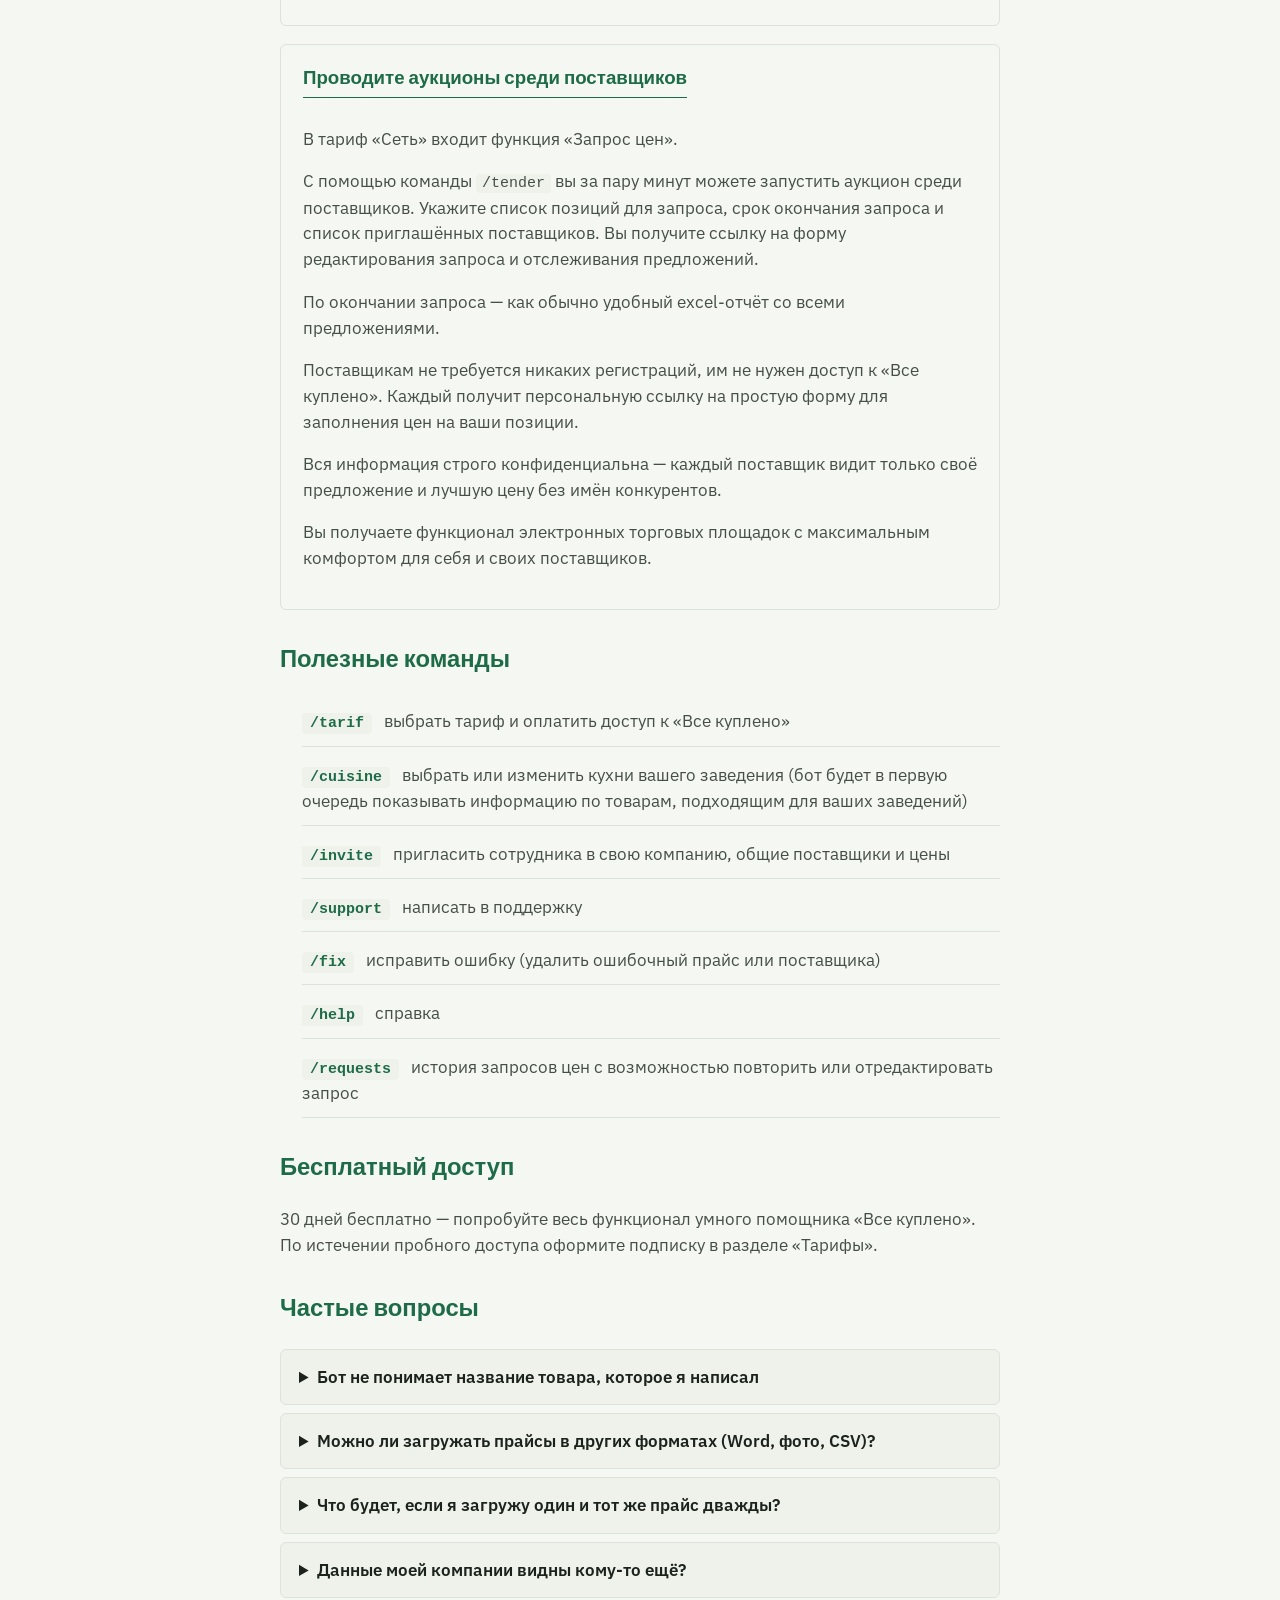
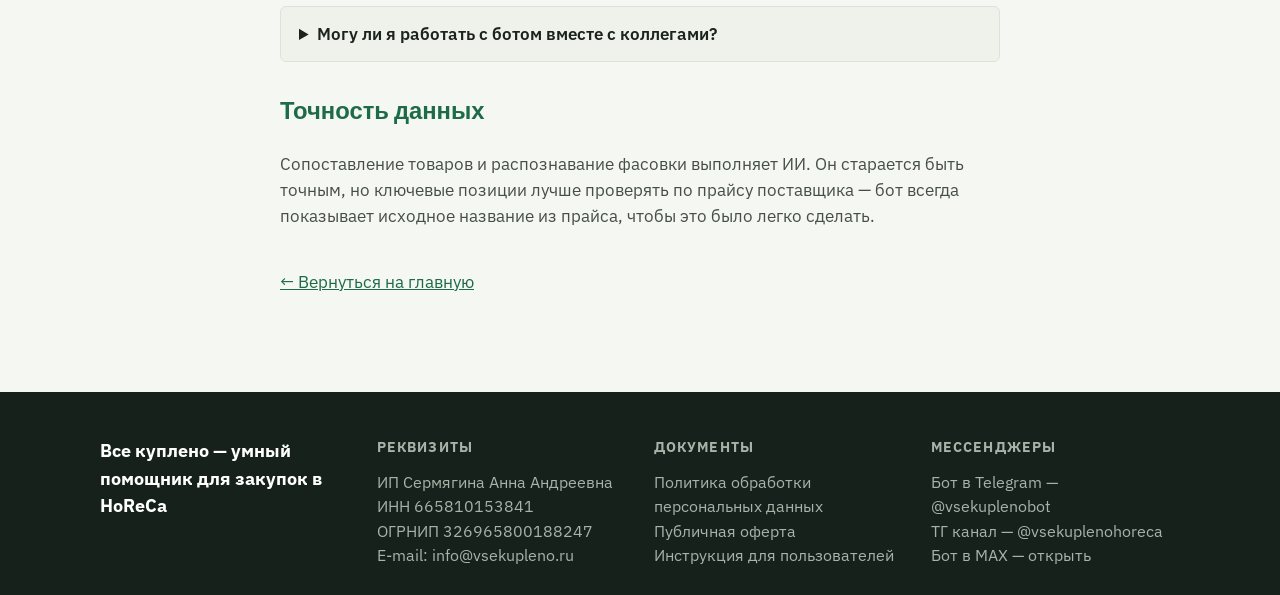
==== commit 1cf8b083: "Правки дизайна и текстов по замечаниям: шапка, hero, порядок секций, тарифы - Телефон-мокап в hero у" ====
--- a/instruction.html
+++ b/instruction.html
@@ -19,7 +19,7 @@
   <link href="https://fonts.googleapis.com/css2?family=Big+Shoulders+Display:wght@600;700;800&family=IBM+Plex+Sans:wght@400;500;600;700&family=IBM+Plex+Mono:wght@400;500;600&display=swap" rel="stylesheet">
   <link rel="stylesheet" href="styles.css">
 </head>
-<body>
+<body class="instruction-page">
   <header class="site-header">
     <div class="container header-inner">
       <a href="index.html" class="logo">
@@ -29,7 +29,7 @@
         ВСЕ КУПЛЕНО
       </a>
       <nav class="header-nav">
-        <a href="index.html#how">Как это работает</a>
+        <a href="index.html#gallery">Как это работает</a>
         <a href="index.html#prices">Тарифы</a>
         <a href="instruction.html">Инструкция пользователя</a>
         <a href="index.html#footer">Контакты</a>
--- a/styles.css
+++ b/styles.css
@@ -16,7 +16,7 @@
 
 * { box-sizing: border-box; }
 
-html { scroll-behavior: smooth; }
+html { scroll-behavior: smooth; font-size: 17px; }
 
 body {
   margin: 0;
@@ -66,6 +66,11 @@
 .btn-primary:hover { background: var(--accent-dark); }
 .btn-outline { background: transparent; border-color: var(--border); color: var(--text); }
 .btn-outline:hover { border-color: var(--accent); color: var(--accent); }
+.btn-icon { flex-shrink: 0; }
+.btn-telegram { background: var(--accent); color: #fff; gap: 9px; }
+.btn-telegram:hover { background: var(--accent-dark); }
+.btn-max { background: var(--text); color: #fff; gap: 9px; }
+.btn-max:hover { background: #0C120D; }
 
 /* Header */
 .site-header {
@@ -76,12 +81,13 @@
   backdrop-filter: blur(8px);
   border-bottom: 1px solid var(--border);
 }
+.site-header .container { max-width: 1320px; }
 .header-inner {
   display: flex;
   align-items: center;
   justify-content: space-between;
   gap: 16px;
-  padding: 14px 20px;
+  padding: 16px 20px;
 }
 .logo {
   display: flex;
@@ -101,8 +107,8 @@
   display: flex; align-items: center; justify-content: center;
   flex-shrink: 0;
 }
-.header-nav { display: flex; align-items: center; gap: 18px; }
-.header-nav a { color: var(--text-muted); font-size: 0.9rem; font-weight: 600; white-space: nowrap; }
+.header-nav { display: flex; align-items: center; gap: 24px; }
+.header-nav a { color: var(--text-muted); font-size: 1rem; font-weight: 600; white-space: nowrap; }
 .header-nav a:hover { color: var(--text); }
 .header-cta { display: flex; gap: 8px; flex-shrink: 0; }
 .header-cta .btn {
@@ -115,7 +121,7 @@
   .header-nav { display: none; }
 }
 .btn-text-short { display: none; }
-@media (max-width: 480px) {
+@media (max-width: 620px) {
   .header-cta { gap: 6px; }
   .header-cta .btn { padding: 9px 12px; font-size: 0.8rem; min-width: 0; }
   .btn-text-full { display: none; }
@@ -126,7 +132,7 @@
 .hero { padding: 68px 0 56px; }
 .hero-grid {
   display: grid;
-  grid-template-columns: 1.05fr 0.95fr;
+  grid-template-columns: 1fr auto;
   align-items: center;
   gap: 48px;
 }
@@ -140,60 +146,139 @@
   margin-bottom: 16px;
 }
 .hero h1 { font-size: 3rem; margin: 0 0 20px; }
-.hero-sub { font-size: 1.12rem; margin: 0 0 26px; }
-.hero-actions { display: flex; gap: 14px; flex-wrap: wrap; }
-.hero-actions .btn { min-width: 240px; }
-.hero-trial { margin-top: 22px; font-size: 1.1rem; font-weight: 700; color: var(--text); }
-.hero-note { margin-top: 6px; font-size: 0.9rem; }
-.hero-proof { justify-self: center; max-width: 400px; width: 100%; }
-.hero-proof-frame {
-  transform: rotate(-1.5deg);
-  border: 1px solid var(--border);
-  border-radius: var(--radius);
-  box-shadow: 0 16px 32px rgba(28, 35, 29, 0.10);
+.hero-sub { font-size: 1.12rem; margin: 0 0 22px; }
+.hero-benefits { list-style: none; padding: 0; margin: 0 0 28px; display: flex; flex-direction: column; gap: 8px; }
+.hero-benefits li {
+  padding-left: 20px;
+  position: relative;
+  font-size: 0.98rem;
+  color: var(--text);
+}
+.hero-benefits li::before {
+  content: "—";
+  position: absolute;
+  left: 0;
+  color: var(--accent);
+  font-family: "IBM Plex Mono", monospace;
+}
+.hero-cta { position: relative; }
+.hero-cta .btn-lg { min-width: 300px; }
+.hero-cta-choice { display: flex; gap: 10px; margin-top: 12px; flex-wrap: wrap; }
+.hero-cta-choice[hidden] { display: none; }
+.hero-note { margin-top: 12px; font-size: 0.9rem; }
+.hero-proof { justify-self: end; max-width: 230px; width: 100%; align-self: center; }
+@media (max-width: 900px) {
+  .hero-grid { grid-template-columns: 1fr; }
+  .hero-proof { justify-self: start; margin-top: 8px; max-width: 230px; }
+}
+@media (max-width: 600px) {
+  .hero h1 { font-size: 2.3rem; }
+  .hero-cta .btn-lg { min-width: 0; width: 100%; }
+}
+
+/* Phone mockup (hero + showcase steps) */
+.phone-mock {
+  position: relative;
+  background: var(--text);
+  border-radius: 24px;
+  padding: 12px 9px;
+  box-shadow: 0 18px 36px rgba(28, 35, 29, 0.14);
+}
+.phone-mock::before {
+  content: "";
+  position: absolute;
+  top: 7px;
+  left: 50%;
+  transform: translateX(-50%);
+  width: 56px;
+  height: 5px;
+  border-radius: 3px;
+  background: rgba(255, 255, 255, 0.28);
+}
+.phone-mock-screen {
+  border-radius: 20px;
   overflow: hidden;
   background: var(--card);
 }
-.hero-proof-frame img { width: 100%; height: auto; display: block; }
-@media (max-width: 900px) {
-  .hero-grid { grid-template-columns: 1fr; }
-  .hero-proof { justify-self: start; margin-top: 8px; }
-}
-@media (max-width: 600px) {
-  .hero h1 { font-size: 2.3rem; }
-  .hero-actions .btn { min-width: 0; width: 100%; }
-}
+.phone-mock-screen img { width: 100%; height: auto; display: block; }
 
 /* Problem section */
 .problem { padding: 56px 0; border-top: 1px solid var(--border); text-align: center; }
-.problem-text { max-width: 720px; margin: 0 auto; font-size: 1.1rem; }
-.problem-text strong { color: var(--text); }
-
-/* Features */
-.features { padding: 56px 0; }
-.features-grid { display: grid; grid-template-columns: repeat(3, 1fr); gap: 24px; }
-.feature { text-align: center; }
-.feature h3 { font-size: 1.2rem; }
-@media (max-width: 780px) { .features-grid { grid-template-columns: 1fr; } }
-
-/* How it works */
-.how-it-works { padding: 56px 0; border-top: 1px solid var(--border); }
-.steps { display: grid; grid-template-columns: repeat(3, 1fr); gap: 20px; }
-.step {
-  background: var(--card);
-  border: 1px solid var(--border);
-  border-radius: var(--radius);
-  padding: 26px 22px;
+.problem-lead { max-width: 640px; margin: 0 auto 18px; font-size: 1.2rem; font-weight: 600; color: var(--text); }
+.problem-detail { max-width: 640px; margin: 0 auto 32px; font-size: 1.08rem; }
+.problem-solution { max-width: 640px; margin: 0 auto; font-size: 1.2rem; color: var(--text); }
+.problem-solution strong { color: var(--accent); }
+
+/* Flagship feature: "Запрос цен" */
+.flagship {
+  padding: 60px 0;
+  background: var(--text);
+  color: var(--bg);
+}
+.flagship-badge {
+  display: flex;
+  align-items: center;
+  justify-content: center;
+  gap: 8px;
+  font-family: "IBM Plex Mono", monospace;
+  font-size: 0.78rem;
+  font-weight: 500;
+  letter-spacing: 0.1em;
+  text-transform: uppercase;
+  color: #8FD9B6;
   text-align: center;
-}
-.step h3 {
-  font-size: 1.15rem;
-  padding-bottom: 12px;
-  margin-bottom: 12px;
-  border-bottom: 1.5px solid var(--accent);
-  display: inline-block;
-}
-@media (max-width: 780px) { .steps { grid-template-columns: 1fr; } }
+  margin: 0 0 14px;
+}
+.flagship h2 { color: #fff; max-width: 720px; margin-left: auto; margin-right: auto; }
+.flagship-lead { text-align: center; color: rgba(255, 255, 255, 0.75); margin: 0 0 32px; font-weight: 600; }
+.flagship-steps {
+  list-style: none;
+  counter-reset: flagship-step;
+  padding: 0;
+  margin: 0 0 40px;
+  display: grid;
+  grid-template-columns: repeat(2, 1fr);
+  gap: 24px 32px;
+}
+.flagship-steps li { counter-increment: flagship-step; padding-left: 40px; position: relative; }
+.flagship-steps li::before {
+  content: counter(flagship-step);
+  position: absolute;
+  left: 0;
+  top: 2px;
+  width: 26px;
+  height: 26px;
+  border-radius: 50%;
+  border: 1.5px solid #8FD9B6;
+  color: #8FD9B6;
+  font-family: "IBM Plex Mono", monospace;
+  font-size: 0.85rem;
+  display: flex;
+  align-items: center;
+  justify-content: center;
+}
+.flagship-steps h3 { color: #fff; font-size: 1.15rem; margin-bottom: 6px; }
+.flagship-steps p { color: rgba(255, 255, 255, 0.75); font-size: 0.95rem; margin: 0; }
+.flagship-media {
+  display: grid;
+  grid-template-columns: 1fr 1fr;
+  gap: 20px;
+  max-width: 720px;
+  margin: 0 auto;
+}
+.flagship-media img {
+  width: 100%;
+  height: auto;
+  display: block;
+  border-radius: var(--radius);
+  border: 1px solid rgba(255, 255, 255, 0.15);
+  cursor: zoom-in;
+}
+.flagship-media-stack { display: flex; flex-direction: column; gap: 14px; }
+@media (max-width: 780px) {
+  .flagship-steps { grid-template-columns: 1fr; }
+  .flagship-media { grid-template-columns: 1fr; }
+}
 
 /* Product showcase (screenshots) */
 .showcase { padding: 56px 0; }
@@ -214,19 +299,9 @@
   display: block;
   border-radius: var(--radius);
   border: 1px solid var(--border);
-}
-.showcase-media-stack { display: flex; flex-direction: column; gap: 16px; }
-.showcase-divider {
-  text-align: center;
-  max-width: 560px;
-  margin: 0 auto 48px;
-  padding: 22px 0;
-  border-top: 1px solid var(--border);
-  border-bottom: 1px solid var(--border);
-  font-size: 1.05rem;
-  font-weight: 500;
-  color: var(--text);
-}
+  cursor: zoom-in;
+}
+.showcase-media .phone-mock { max-width: 240px; margin: 0 auto; }
 .showcase-text h3 { font-size: 1.55rem; margin-bottom: 12px; }
 .showcase-text p { font-size: 1.02rem; }
 @media (max-width: 860px) {
@@ -240,6 +315,10 @@
   .showcase-row .showcase-text { order: initial; }
   .showcase-media { max-width: 420px; margin: 0 auto; }
 }
+@media (max-width: 560px) {
+  .showcase-media { max-width: 260px; }
+  .showcase-media .phone-mock { max-width: 200px; }
+}
 
 /* Video placeholder (filled in later step) */
 .video-section { padding: 56px 0; }
@@ -252,11 +331,57 @@
   border-bottom: 1px solid var(--border);
   text-align: center;
 }
+.safety-icon {
+  display: inline-flex;
+  align-items: center;
+  justify-content: center;
+  width: 48px;
+  height: 48px;
+  border-radius: 50%;
+  background: var(--bg-soft);
+  color: var(--accent);
+  margin-bottom: 16px;
+}
 .safety p { max-width: 640px; margin: 0 auto; font-size: 1.1rem; }
 
 /* Pricing */
 .pricing { padding: 56px 0; }
 .pricing-sub { text-align: center; max-width: 560px; margin: -14px auto 32px; }
+.pricing-toggle-wrap { display: flex; justify-content: center; margin-bottom: 32px; }
+.period-switch {
+  display: inline-flex;
+  padding: 4px;
+  gap: 2px;
+  background: var(--bg-soft);
+  border: 1px solid var(--border);
+  border-radius: 999px;
+}
+.period-switch-btn {
+  font-family: "IBM Plex Sans", sans-serif;
+  font-weight: 600;
+  font-size: 0.9rem;
+  color: var(--text-muted);
+  background: transparent;
+  border: none;
+  border-radius: 999px;
+  padding: 10px 20px;
+  cursor: pointer;
+  display: inline-flex;
+  align-items: center;
+  gap: 8px;
+  transition: background .15s ease, color .15s ease;
+}
+.period-switch-btn.is-active { background: var(--accent); color: #fff; }
+.period-switch-save {
+  font-family: "IBM Plex Mono", monospace;
+  font-size: 0.72rem;
+  font-weight: 600;
+  color: var(--accent);
+  background: rgba(30, 107, 72, 0.12);
+  padding: 2px 8px;
+  border-radius: 999px;
+}
+.period-switch-btn.is-active .period-switch-save { color: #fff; background: rgba(255, 255, 255, 0.22); }
 .pricing-grid { display: grid; grid-template-columns: repeat(3, 1fr); gap: 24px; }
 .price-card {
   background: var(--card);
@@ -267,6 +392,31 @@
   display: flex;
   flex-direction: column;
 }
+.price-card--highlight { border-color: var(--accent); border-width: 1.5px; }
+.plan-highlight {
+  font-family: "IBM Plex Mono", monospace;
+  font-size: 0.72rem;
+  font-weight: 600;
+  letter-spacing: 0.06em;
+  text-transform: uppercase;
+  color: #fff;
+  background: var(--accent);
+  padding: 4px 10px;
+  border-radius: 4px;
+  display: inline-block;
+  position: absolute;
+  top: -12px;
+  left: 24px;
+  margin: 0;
+}
+.plan-price .plan-price-old {
+  color: var(--text-muted);
+  text-decoration: line-through;
+  font-size: 1.1rem;
+  font-weight: 400;
+  margin-right: 8px;
+}
+.plan-price-note { font-size: 0.82rem; margin: 0 0 4px; }
 .plan-name {
   font-family: "IBM Plex Mono", monospace;
   font-size: 0.8rem;
@@ -287,22 +437,77 @@
 .plan-price span { font-family: "IBM Plex Sans", sans-serif; font-size: 1rem; font-weight: 400; color: var(--text-muted); }
 .plan-features { list-style: none; padding: 0; margin: 18px 0 24px; flex: 1; }
 .plan-features li {
-  padding: 9px 0 9px 20px;
+  padding: 9px 0 9px 22px;
   border-bottom: 1px solid var(--border);
   color: var(--text-muted);
   font-size: 0.92rem;
   position: relative;
 }
 .plan-features li::before {
-  content: "—";
+  content: "✦";
   position: absolute;
   left: 0;
-  color: var(--accent);
-  font-family: "IBM Plex Mono", monospace;
-}
+  top: 9px;
+  color: var(--accent);
+  font-size: 0.85em;
+}
+.plan-features li strong { color: var(--text); font-weight: 700; }
 .plan-actions { display: flex; flex-direction: column; gap: 10px; }
 .plan-actions .btn { padding: 13px 20px; }
 @media (max-width: 900px) { .pricing-grid { grid-template-columns: 1fr; } }
+
+.pricing-assurance {
+  max-width: 640px;
+  margin: 40px auto 0;
+  padding-top: 28px;
+  border-top: 1px solid var(--border);
+  display: flex;
+  flex-direction: column;
+  gap: 12px;
+}
+.pricing-assurance-item {
+  display: flex;
+  align-items: flex-start;
+  gap: 12px;
+  font-size: 0.95rem;
+  color: var(--text-muted);
+}
+.pricing-assurance-item svg { flex-shrink: 0; margin-top: 2px; color: var(--accent); }
+
+/* Lightbox */
+.lightbox {
+  position: fixed;
+  inset: 0;
+  background: rgba(16, 20, 15, 0.88);
+  display: flex;
+  align-items: center;
+  justify-content: center;
+  padding: 40px;
+  z-index: 100;
+  cursor: zoom-out;
+}
+.lightbox[hidden] { display: none; }
+.lightbox img {
+  max-width: 100%;
+  max-height: 100%;
+  border-radius: var(--radius);
+  box-shadow: 0 20px 60px rgba(0, 0, 0, 0.4);
+}
+.lightbox-close {
+  position: absolute;
+  top: 20px;
+  right: 24px;
+  width: 40px;
+  height: 40px;
+  border-radius: 50%;
+  border: 1px solid rgba(255, 255, 255, 0.3);
+  background: transparent;
+  color: #fff;
+  cursor: pointer;
+  display: flex;
+  align-items: center;
+  justify-content: center;
+}
 
 /* About */
 .about { padding: 56px 0 72px; }
@@ -312,7 +517,7 @@
   border-radius: var(--radius);
   padding: 32px 30px;
 }
-.about-card p { font-size: 1.25rem; line-height: 1.5; color: var(--text-muted); margin: 0; }
+.about-card p { font-size: 1.45rem; line-height: 1.5; color: var(--text-muted); margin: 0; }
 .about-card strong { color: var(--accent); }
 
 /* Footer */
@@ -359,6 +564,9 @@
   border-bottom: 1.5px solid var(--accent);
   display: inline-block;
 }
+.instruction-page h1,
+.instruction-page h2,
+.instruction-page h3 { color: var(--accent); }
 .command-list { list-style: none; padding: 0; margin: 14px 0 32px; }
 .command-list li { padding: 10px 0; border-bottom: 1px solid var(--border); }
 .command-list code {
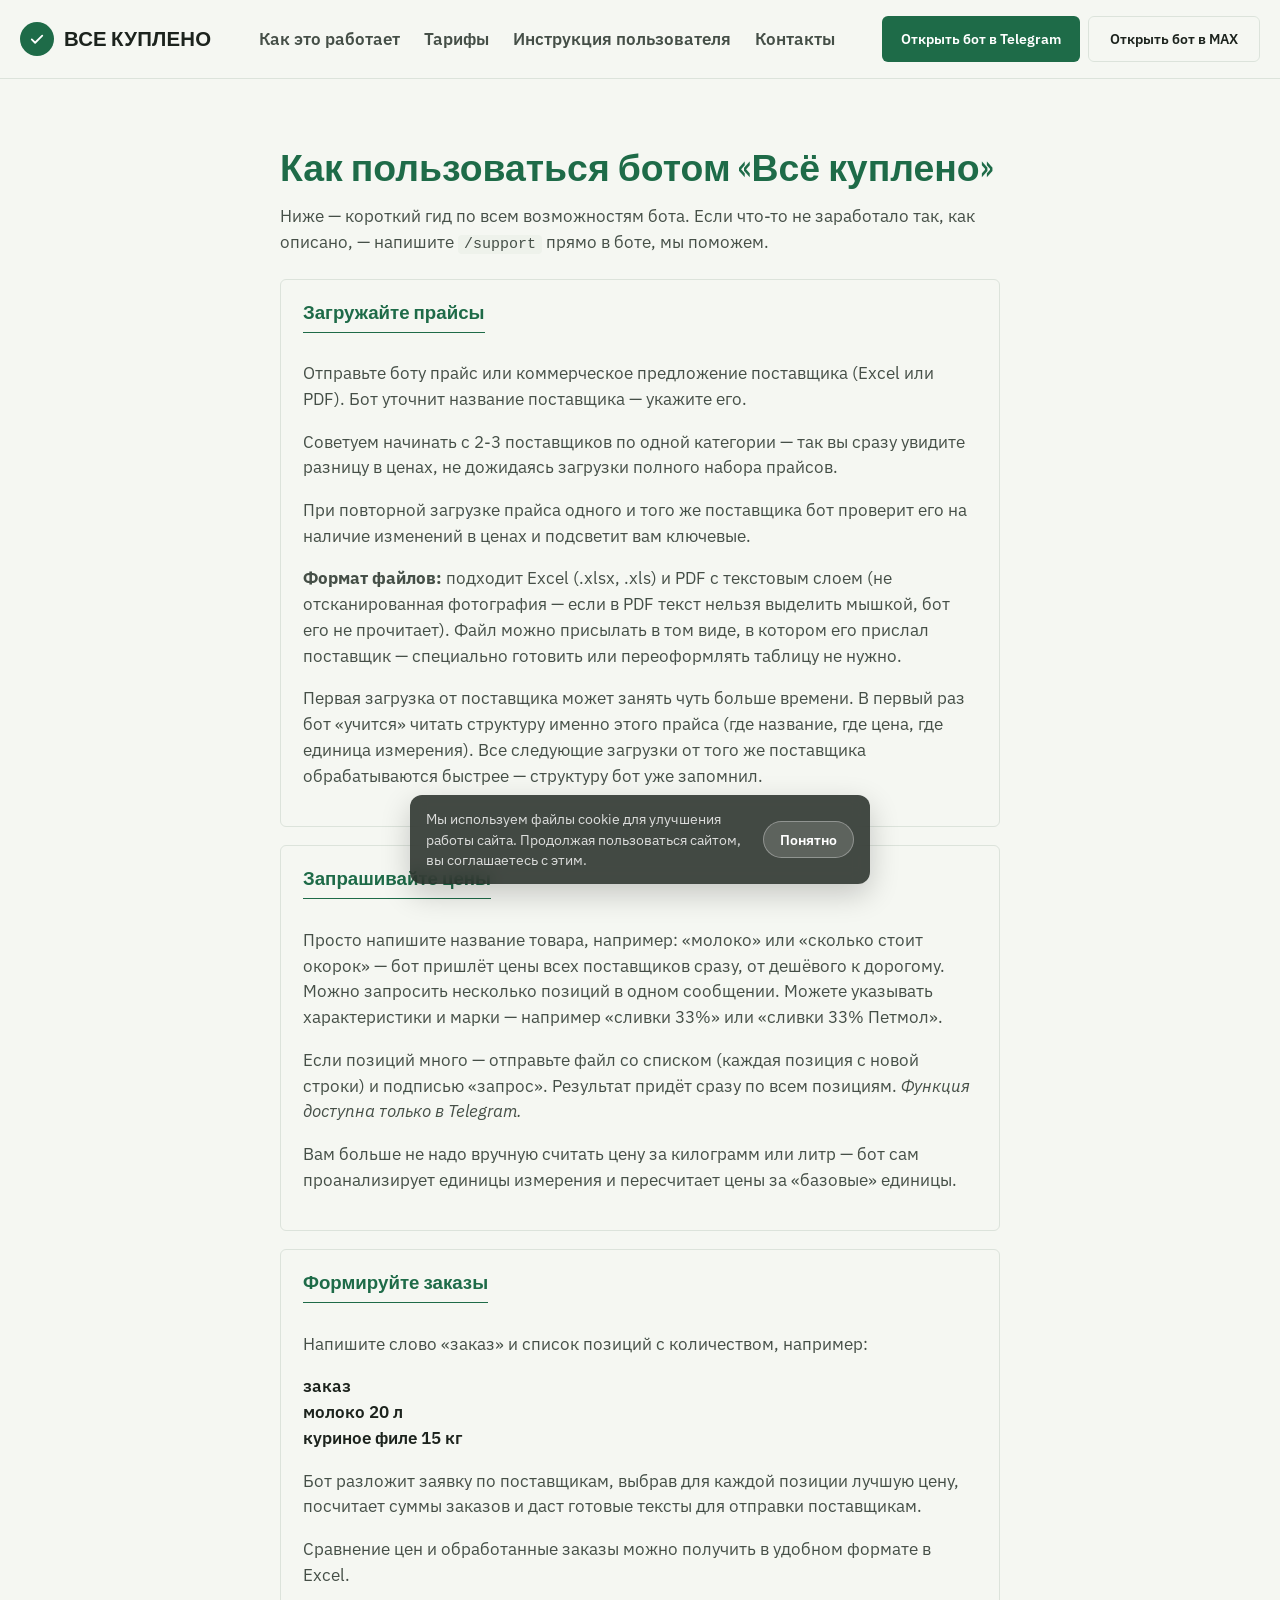
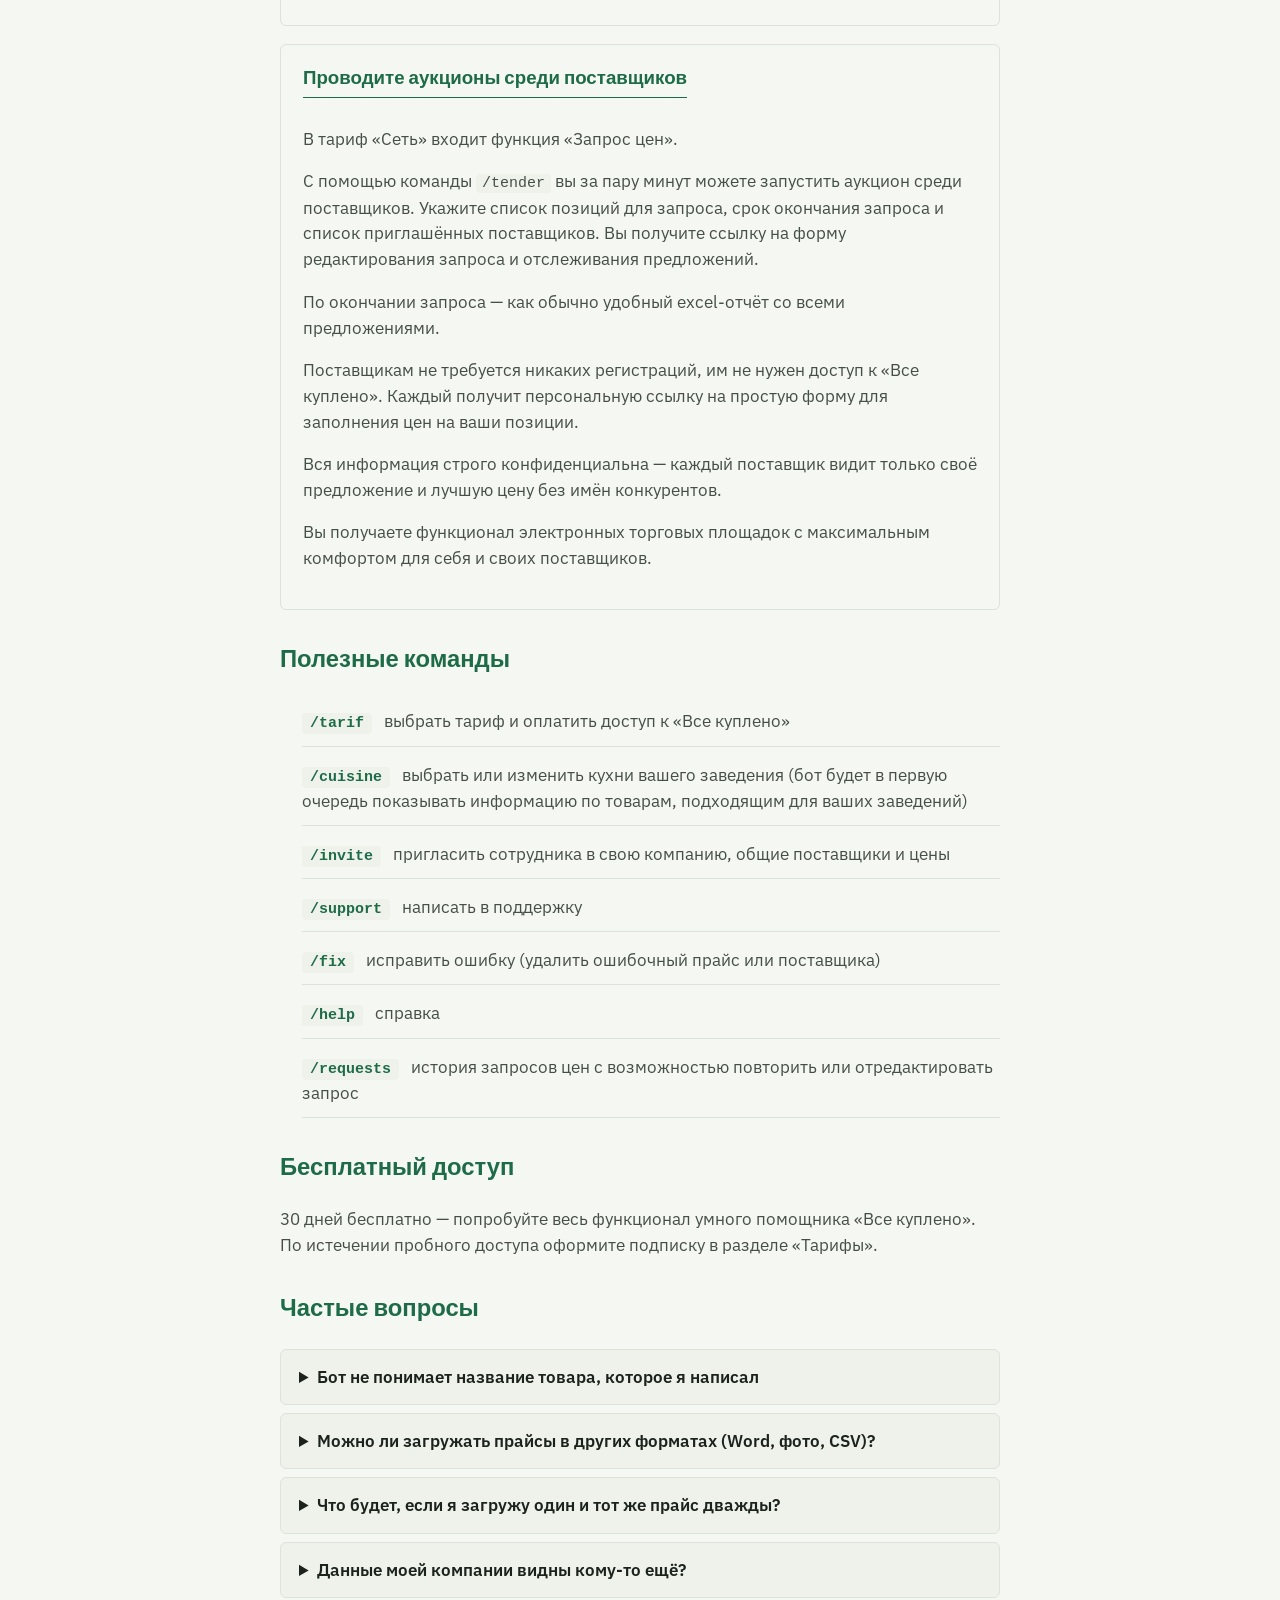
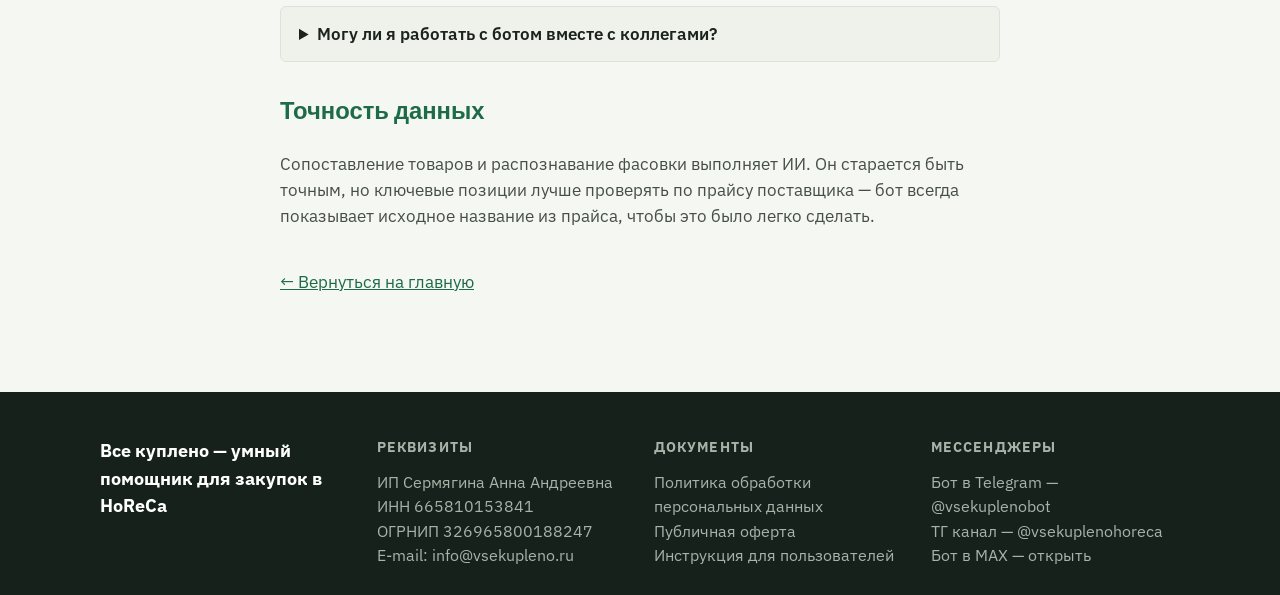
==== commit c9fa1ccb: "Исправить лайтбокс, размер карточек тарифов, добавить «наверх» и уведомление о cookie - Кнопки Teleg" ====
--- a/instruction.html
+++ b/instruction.html
@@ -163,6 +163,15 @@
     </div>
   </footer>
 
+  <button type="button" class="back-to-top" id="back-to-top" aria-label="Наверх">
+    <svg viewBox="0 0 24 24" width="20" height="20" fill="none" aria-hidden="true"><path d="M12 19V5M5 12l7-7 7 7" stroke="currentColor" stroke-width="2.2" stroke-linecap="round" stroke-linejoin="round"/></svg>
+  </button>
+
+  <div class="cookie-banner" id="cookie-banner" hidden>
+    <p>Мы используем файлы cookie для улучшения работы сайта. Продолжая пользоваться сайтом, вы соглашаетесь с этим.</p>
+    <button type="button" class="cookie-accept" id="cookie-accept">Понятно</button>
+  </div>
+
   <script src="config.js"></script>
   <script src="script.js"></script>
 </body>
--- a/styles.css
+++ b/styles.css
@@ -12,6 +12,7 @@
   --max-width: 1120px;
   --footer-bg: #16211C;
   --footer-text-muted: #A7B3A8;
+  --bg-white: #FFFFFF;
 }
 
 * { box-sizing: border-box; }
@@ -122,10 +123,17 @@
 }
 .btn-text-short { display: none; }
 @media (max-width: 620px) {
+  .header-inner { gap: 8px; padding: 14px 14px; }
+  .logo { font-size: 1.02rem; gap: 7px; }
+  .logo-badge { width: 28px; height: 28px; }
   .header-cta { gap: 6px; }
-  .header-cta .btn { padding: 9px 12px; font-size: 0.8rem; min-width: 0; }
+  .header-cta .btn { padding: 9px 12px; font-size: 0.78rem; min-width: 0; gap: 0; }
+  .header-cta .btn-icon { display: none; }
   .btn-text-full { display: none; }
   .btn-text-short { display: inline; }
+}
+@media (max-width: 360px) {
+  .logo-badge { display: none; }
 }
 
 /* Hero */
@@ -165,11 +173,12 @@
 .hero-cta .btn-lg { min-width: 300px; }
 .hero-cta-choice { display: flex; gap: 10px; margin-top: 12px; flex-wrap: wrap; }
 .hero-cta-choice[hidden] { display: none; }
+.hero-cta-choice .btn { flex: 1; min-width: 140px; justify-content: center; }
 .hero-note { margin-top: 12px; font-size: 0.9rem; }
 .hero-proof { justify-self: end; max-width: 230px; width: 100%; align-self: center; }
 @media (max-width: 900px) {
   .hero-grid { grid-template-columns: 1fr; }
-  .hero-proof { justify-self: start; margin-top: 8px; max-width: 230px; }
+  .hero-proof { justify-self: center; margin: 8px auto 0; max-width: 230px; }
 }
 @media (max-width: 600px) {
   .hero h1 { font-size: 2.3rem; }
@@ -200,13 +209,14 @@
   overflow: hidden;
   background: var(--card);
 }
-.phone-mock-screen img { width: 100%; height: auto; display: block; }
+.phone-mock-screen img { width: 100%; height: auto; display: block; cursor: zoom-in; }
 
 /* Problem section */
-.problem { padding: 56px 0; border-top: 1px solid var(--border); text-align: center; }
+.problem { padding: 56px 0; border-top: 1px solid var(--border); text-align: center; background: var(--bg-white); }
 .problem-lead { max-width: 640px; margin: 0 auto 18px; font-size: 1.2rem; font-weight: 600; color: var(--text); }
 .problem-detail { max-width: 640px; margin: 0 auto 32px; font-size: 1.08rem; }
 .problem-solution { max-width: 640px; margin: 0 auto; font-size: 1.2rem; color: var(--text); }
+.problem-solution-lead { display: block; font-size: 1.55rem; color: var(--accent); margin-bottom: 6px; }
 .problem-solution strong { color: var(--accent); }
 
 /* Flagship feature: "Запрос цен" */
@@ -262,6 +272,7 @@
 .flagship-media {
   display: grid;
   grid-template-columns: 1fr 1fr;
+  align-items: center;
   gap: 20px;
   max-width: 720px;
   margin: 0 auto;
@@ -283,16 +294,7 @@
 /* Product showcase (screenshots) */
 .showcase { padding: 56px 0; }
 .showcase-sub { text-align: center; max-width: 560px; margin: -16px auto 42px; }
-.showcase-row {
-  display: grid;
-  grid-template-columns: 1.1fr 1fr;
-  align-items: center;
-  gap: 44px;
-  margin-bottom: 58px;
-}
-.showcase-row:last-child { margin-bottom: 0; }
-.showcase-row.reverse .showcase-media { order: 2; }
-.showcase-row.reverse .showcase-text { order: 1; }
+
 .showcase-media img {
   width: 100%;
   height: auto;
@@ -301,23 +303,69 @@
   border: 1px solid var(--border);
   cursor: zoom-in;
 }
-.showcase-media .phone-mock { max-width: 240px; margin: 0 auto; }
 .showcase-text h3 { font-size: 1.55rem; margin-bottom: 12px; }
 .showcase-text p { font-size: 1.02rem; }
+
+/* Steps 1+2: phones pushed to the edges, captions nested between them */
+.showcase-duo {
+  display: flex;
+  align-items: stretch;
+  gap: 28px;
+  margin-bottom: 48px;
+}
+.showcase-duo-media {
+  width: 230px;
+  flex-shrink: 0;
+  display: flex;
+  align-items: center;
+  justify-content: center;
+}
+.showcase-duo-media .phone-mock { width: 100%; }
+.showcase-duo-media .phone-mock-screen {
+  aspect-ratio: 400 / 793;
+  display: flex;
+  align-items: center;
+  overflow: hidden;
+}
+.showcase-duo-media .phone-mock-screen img { width: 100%; height: auto; }
+.showcase-duo-captions {
+  flex: 1;
+  min-width: 0;
+  display: flex;
+  flex-direction: column;
+  justify-content: space-between;
+  padding: 6px 0;
+}
+.showcase-duo-caption { max-width: 340px; }
+.showcase-duo-caption.caption-top { align-self: flex-start; text-align: left; }
+.showcase-duo-caption.caption-bottom { align-self: flex-end; text-align: right; }
+.showcase-duo-caption h3 { font-size: 1.35rem; margin-bottom: 8px; }
+.showcase-duo-caption p:not(.eyebrow) { font-size: 0.98rem; }
+
+/* Step 3: image aligned to same left edge as step 1's phone */
+.showcase-step3 {
+  display: flex;
+  align-items: center;
+  gap: 28px;
+}
+.showcase-step3 .showcase-media { width: 360px; flex-shrink: 0; }
+.showcase-step3 .showcase-text { flex: 1; text-align: left; }
+
 @media (max-width: 860px) {
-  .showcase-row, .showcase-row.reverse {
-    grid-template-columns: 1fr;
-    gap: 24px;
-  }
-  .showcase-row.reverse .showcase-media,
-  .showcase-row.reverse .showcase-text,
-  .showcase-row .showcase-media,
-  .showcase-row .showcase-text { order: initial; }
-  .showcase-media { max-width: 420px; margin: 0 auto; }
+  .showcase-duo { flex-direction: column; gap: 24px; }
+  .showcase-duo-captions { display: contents; }
+  .showcase-duo-media { width: 100%; max-width: 260px; margin: 0 auto; }
+  .showcase-duo-media-1 { order: 2; }
+  .showcase-duo-caption.caption-top { order: 1; text-align: center; align-self: center; max-width: 420px; margin: 0 auto; }
+  .showcase-duo-caption.caption-bottom { order: 3; text-align: center; align-self: center; max-width: 420px; margin: 0 auto; }
+  .showcase-duo-media-2 { order: 4; }
+
+  .showcase-step3 { flex-direction: column; gap: 20px; text-align: center; }
+  .showcase-step3 .showcase-text { order: 1; text-align: center; }
+  .showcase-step3 .showcase-media { order: 2; width: 100%; max-width: 340px; margin: 0 auto; }
 }
 @media (max-width: 560px) {
-  .showcase-media { max-width: 260px; }
-  .showcase-media .phone-mock { max-width: 200px; }
+  .showcase-duo-media { max-width: 200px; }
 }
 
 /* Video placeholder (filled in later step) */
@@ -330,6 +378,7 @@
   border-top: 1px solid var(--border);
   border-bottom: 1px solid var(--border);
   text-align: center;
+  background: var(--bg-white);
 }
 .safety-icon {
   display: inline-flex;
@@ -345,9 +394,9 @@
 .safety p { max-width: 640px; margin: 0 auto; font-size: 1.1rem; }
 
 /* Pricing */
-.pricing { padding: 56px 0; }
-.pricing-sub { text-align: center; max-width: 560px; margin: -14px auto 32px; }
-.pricing-toggle-wrap { display: flex; justify-content: center; margin-bottom: 32px; }
+.pricing { padding: 28px 0; }
+.pricing-sub { text-align: center; max-width: 560px; margin: -10px auto 16px; }
+.pricing-toggle-wrap { display: flex; justify-content: center; margin-bottom: 16px; }
 .period-switch {
   display: inline-flex;
   padding: 4px;
@@ -364,35 +413,45 @@
   background: transparent;
   border: none;
   border-radius: 999px;
-  padding: 10px 20px;
+  padding: 8px 20px;
   cursor: pointer;
   display: inline-flex;
-  align-items: center;
-  gap: 8px;
+  flex-direction: column;
+  align-items: center;
+  gap: 1px;
   transition: background .15s ease, color .15s ease;
 }
 .period-switch-btn.is-active { background: var(--accent); color: #fff; }
 .period-switch-save {
-  font-family: "IBM Plex Mono", monospace;
+  font-family: "IBM Plex Sans", sans-serif;
   font-size: 0.72rem;
-  font-weight: 600;
-  color: var(--accent);
-  background: rgba(30, 107, 72, 0.12);
-  padding: 2px 8px;
-  border-radius: 999px;
-}
-.period-switch-btn.is-active .period-switch-save { color: #fff; background: rgba(255, 255, 255, 0.22); }
-.pricing-grid { display: grid; grid-template-columns: repeat(3, 1fr); gap: 24px; }
+  font-weight: 500;
+  color: inherit;
+  opacity: 0.72;
+}
+.pricing-grid { display: grid; grid-template-columns: repeat(3, 1fr); gap: 24px; align-items: stretch; }
 .price-card {
   background: var(--card);
   border: 1px solid var(--border);
   border-radius: var(--radius);
-  padding: 28px 24px;
+  padding: 18px 20px;
   position: relative;
   display: flex;
   flex-direction: column;
 }
-.price-card--highlight { border-color: var(--accent); border-width: 1.5px; }
+.price-card--highlight {
+  border-color: var(--accent);
+  border-width: 1.5px;
+  transform: scale(1.045);
+  transform-origin: center;
+  box-shadow: 0 12px 32px rgba(30, 107, 72, 0.16);
+  z-index: 1;
+  animation: price-card-glow 3.2s ease-in-out infinite;
+}
+@keyframes price-card-glow {
+  0%, 100% { box-shadow: 0 12px 32px rgba(30, 107, 72, 0.16); }
+  50% { box-shadow: 0 12px 40px rgba(30, 107, 72, 0.4); }
+}
 .plan-highlight {
   font-family: "IBM Plex Mono", monospace;
   font-size: 0.72rem;
@@ -424,53 +483,62 @@
   letter-spacing: 0.08em;
   text-transform: uppercase;
   color: var(--accent);
-  margin-bottom: 10px;
-}
-.plan-subtitle { font-size: 0.9rem; margin-bottom: 18px; margin-top: -6px; }
+  margin-bottom: 6px;
+}
+.plan-subtitle { font-size: 0.88rem; margin-bottom: 6px; margin-top: -4px; }
 .plan-price {
   font-family: "IBM Plex Mono", monospace;
   font-variant-numeric: tabular-nums;
-  font-size: 2rem;
+  font-size: 1.7rem;
   font-weight: 600;
-  margin-bottom: 4px;
+  margin-bottom: 2px;
 }
 .plan-price span { font-family: "IBM Plex Sans", sans-serif; font-size: 1rem; font-weight: 400; color: var(--text-muted); }
-.plan-features { list-style: none; padding: 0; margin: 18px 0 24px; flex: 1; }
+.plan-features { list-style: none; padding: 0; margin: 6px 0 12px; flex: 1; }
 .plan-features li {
-  padding: 9px 0 9px 22px;
+  padding: 4px 0 4px 20px;
   border-bottom: 1px solid var(--border);
   color: var(--text-muted);
-  font-size: 0.92rem;
+  font-size: 0.86rem;
+  line-height: 1.35;
   position: relative;
 }
 .plan-features li::before {
   content: "✦";
   position: absolute;
   left: 0;
-  top: 9px;
+  top: 4px;
   color: var(--accent);
   font-size: 0.85em;
 }
 .plan-features li strong { color: var(--text); font-weight: 700; }
-.plan-actions { display: flex; flex-direction: column; gap: 10px; }
-.plan-actions .btn { padding: 13px 20px; }
-@media (max-width: 900px) { .pricing-grid { grid-template-columns: 1fr; } }
+.plan-actions { display: flex; flex-direction: column; gap: 6px; }
+.plan-actions .btn { padding: 9px 16px; font-size: 0.88rem; }
+@media (max-width: 900px) {
+  .pricing-grid { grid-template-columns: 1fr; align-items: center; justify-items: center; }
+  .price-card { width: 100%; max-width: 400px; transform: none; }
+  .price-card--highlight { transform: none; }
+  @keyframes price-card-glow {
+    0%, 100% { box-shadow: 0 8px 24px rgba(30, 107, 72, 0.18); }
+    50% { box-shadow: 0 8px 32px rgba(30, 107, 72, 0.42); }
+  }
+}
 
 .pricing-assurance {
   max-width: 640px;
-  margin: 40px auto 0;
-  padding-top: 28px;
-  border-top: 1px solid var(--border);
+  margin: 14px auto 0;
   display: flex;
   flex-direction: column;
-  gap: 12px;
+  gap: 6px;
 }
 .pricing-assurance-item {
   display: flex;
   align-items: flex-start;
-  gap: 12px;
-  font-size: 0.95rem;
+  justify-content: center;
+  gap: 10px;
+  font-size: 0.92rem;
   color: var(--text-muted);
+  text-align: left;
 }
 .pricing-assurance-item svg { flex-shrink: 0; margin-top: 2px; color: var(--accent); }
 
@@ -493,25 +561,31 @@
   border-radius: var(--radius);
   box-shadow: 0 20px 60px rgba(0, 0, 0, 0.4);
 }
+@media (max-width: 700px) {
+  .lightbox { padding: 14px; align-items: flex-start; overflow-y: auto; cursor: default; }
+  .lightbox img { max-height: none; width: 100%; max-width: 640px; margin: 0 auto; display: block; }
+}
 .lightbox-close {
-  position: absolute;
-  top: 20px;
-  right: 24px;
-  width: 40px;
-  height: 40px;
+  position: fixed;
+  top: 16px;
+  right: 16px;
+  width: 42px;
+  height: 42px;
   border-radius: 50%;
-  border: 1px solid rgba(255, 255, 255, 0.3);
-  background: transparent;
+  border: 1px solid rgba(255, 255, 255, 0.35);
+  background: rgba(16, 20, 15, 0.75);
   color: #fff;
   cursor: pointer;
   display: flex;
   align-items: center;
   justify-content: center;
+  z-index: 101;
 }
 
 /* About */
-.about { padding: 56px 0 72px; }
+.about { padding: 56px 0 72px; background: var(--bg-white); }
 .about-inner { max-width: 720px; margin: 0 auto; text-align: center; }
+.about h2 { font-size: 2.6rem; text-align: center; }
 .about-card {
   border: 1px solid var(--border);
   border-radius: var(--radius);
@@ -595,3 +669,71 @@
   border-radius: 4px;
   font-size: 0.9em;
 }
+
+/* Back to top */
+.back-to-top {
+  position: fixed;
+  right: 20px;
+  bottom: 20px;
+  width: 46px;
+  height: 46px;
+  border-radius: 50%;
+  background: var(--accent);
+  color: #fff;
+  border: none;
+  display: flex;
+  align-items: center;
+  justify-content: center;
+  cursor: pointer;
+  box-shadow: 0 8px 20px rgba(28, 35, 29, 0.28);
+  opacity: 0;
+  transform: translateY(10px);
+  pointer-events: none;
+  transition: opacity .2s ease, transform .2s ease, background .15s ease;
+  z-index: 40;
+}
+.back-to-top.visible { opacity: 1; transform: translateY(0); pointer-events: auto; }
+.back-to-top:hover { background: var(--accent-dark); }
+@media (max-width: 620px) {
+  .back-to-top { right: 14px; bottom: 14px; width: 42px; height: 42px; }
+}
+
+/* Cookie notice */
+.cookie-banner {
+  position: fixed;
+  left: 16px;
+  right: 16px;
+  bottom: 16px;
+  max-width: 460px;
+  margin: 0 auto;
+  background: rgba(28, 35, 29, 0.82);
+  backdrop-filter: blur(8px);
+  color: #fff;
+  padding: 14px 16px;
+  border-radius: 12px;
+  display: flex;
+  align-items: center;
+  gap: 14px;
+  z-index: 50;
+  box-shadow: 0 10px 30px rgba(0, 0, 0, 0.2);
+}
+.cookie-banner[hidden] { display: none; }
+.cookie-banner p { color: rgba(255, 255, 255, 0.82); font-size: 0.85rem; margin: 0; flex: 1; line-height: 1.4; }
+.cookie-accept {
+  flex-shrink: 0;
+  background: rgba(255, 255, 255, 0.14);
+  color: #fff;
+  border: 1px solid rgba(255, 255, 255, 0.32);
+  border-radius: 999px;
+  padding: 8px 16px;
+  font-size: 0.85rem;
+  font-weight: 600;
+  cursor: pointer;
+  font-family: "IBM Plex Sans", sans-serif;
+  transition: background .15s ease;
+}
+.cookie-accept:hover { background: rgba(255, 255, 255, 0.26); }
+@media (max-width: 560px) {
+  .cookie-banner { flex-direction: column; align-items: flex-start; }
+  .cookie-accept { align-self: flex-end; }
+}
